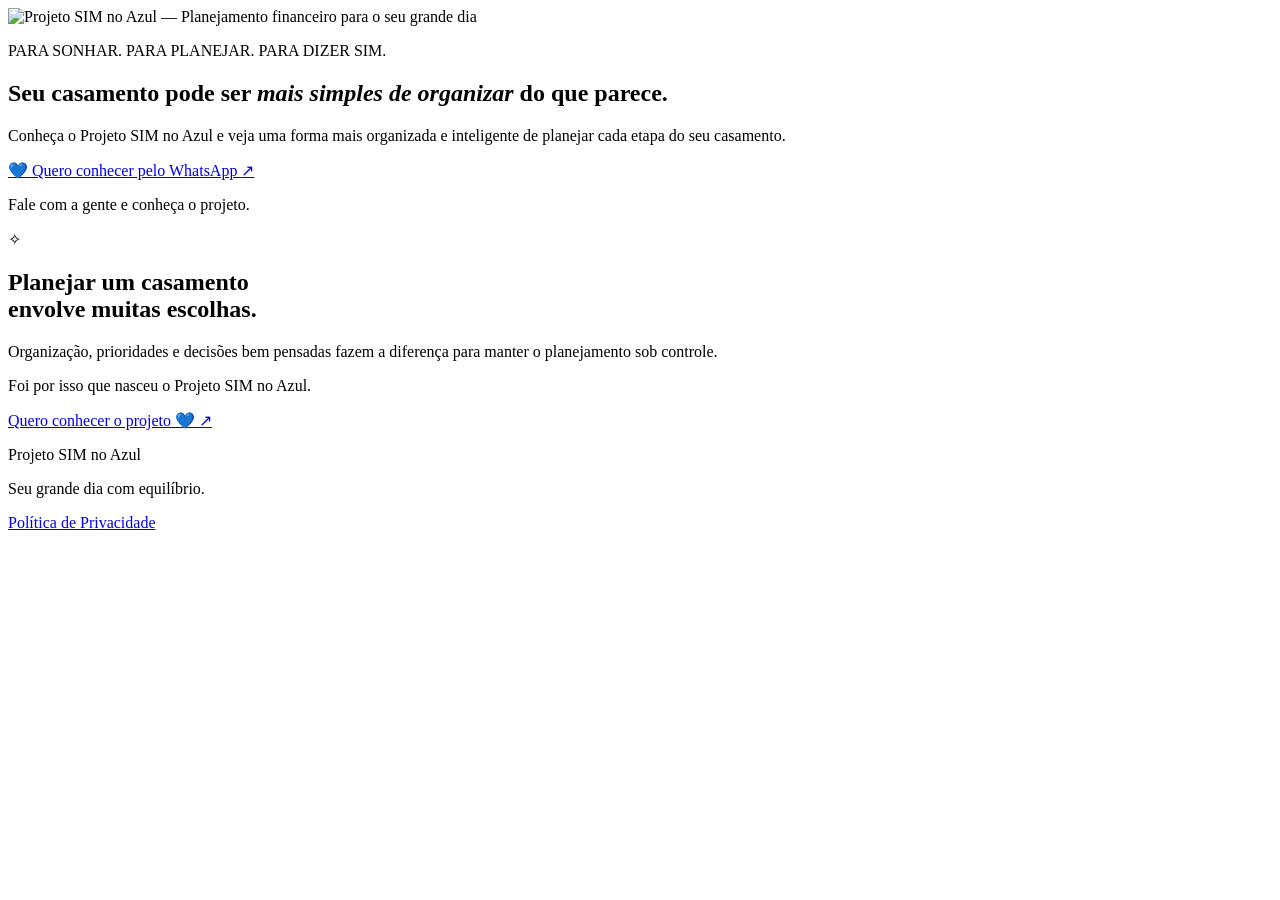
==== index.html @ 1b656867 "Criar landing page Projeto SIM no Azul" ====
<!doctype html>
<html lang="pt-BR">
<head>
  <meta charset="utf-8">
  <meta name="viewport" content="width=device-width, initial-scale=1">
  <title>Projeto SIM no Azul | Planejamento de Casamento</title>
  <meta name="description" content="Seu grande dia com equilíbrio. Conheça uma forma mais organizada e inteligente de planejar seu casamento. Converse com o Projeto SIM no Azul pelo WhatsApp.">
  <meta name="theme-color" content="#163d53">
  <meta property="og:type" content="website">
  <meta property="og:locale" content="pt_BR">
  <meta property="og:title" content="Projeto SIM no Azul | Planejamento de Casamento">
  <meta property="og:description" content="Seu casamento pode ser mais simples de organizar do que parece. Conheça o projeto pelo WhatsApp.">
  <meta property="og:image" content="assets/logo.png">
  <link rel="icon" type="image/png" href="assets/favicon.png">
  <link rel="stylesheet" href="styles.css">
  <!-- Meta Pixel Code -->
  <script>
  !function(f,b,e,v,n,t,s)
  {if(f.fbq)return;n=f.fbq=function(){n.callMethod?
  n.callMethod.apply(n,arguments):n.queue.push(arguments)};
  if(!f._fbq)f._fbq=n;n.push=n;n.loaded=!0;n.version='2.0';
  n.queue=[];t=b.createElement(e);t.async=!0;
  t.src=v;s=b.getElementsByTagName(e)[0];
  s.parentNode.insertBefore(t,s)}(window, document,'script',
  'https://connect.facebook.net/en_US/fbevents.js');
  fbq('init', '1123167570472661');
  fbq('track', 'PageView');
  </script>
  <!-- End Meta Pixel Code -->
  <script src="app.js" defer></script>
</head>
<body>
  <noscript><img height="1" width="1" style="display:none" alt="" src="https://www.facebook.com/tr?id=1123167570472661&amp;ev=PageView&amp;noscript=1"></noscript>
  <main>
    <section class="hero" aria-labelledby="headline">
      <img class="logo" src="assets/logo.webp" width="1254" height="1254" alt="Projeto SIM no Azul — Planejamento financeiro para o seu grande dia" fetchpriority="high">
      <p class="eyebrow">PARA SONHAR. PARA PLANEJAR. PARA DIZER SIM.</p>
      <h1 id="headline">Seu casamento pode ser <em>mais simples de organizar</em> do que parece.</h1>
      <p class="intro">Conheça o Projeto SIM no Azul e veja uma forma mais organizada e inteligente de planejar cada etapa do seu casamento.</p>
      <a class="cta" data-whatsapp href="https://wa.me/5531972368967?text=Oi!%20Quero%20conhecer%20o%20Projeto%20SIM%20no%20Azul%20%F0%9F%92%99" target="_blank" rel="noopener noreferrer">💙 Quero conhecer pelo WhatsApp <span aria-hidden="true">↗</span></a>
      <p class="microcopy">Fale com a gente e conheça o projeto.</p>
    </section>
    <section class="context" aria-labelledby="context-title">
      <span class="detail" aria-hidden="true">✧</span>
      <h2 id="context-title">Planejar um casamento<br>envolve muitas escolhas.</h2>
      <p>Organização, prioridades e decisões bem pensadas fazem a diferença para manter o planejamento sob controle.</p>
      <p class="closing">Foi por isso que nasceu o Projeto SIM no Azul.</p>
      <a class="cta secondary" data-whatsapp href="https://wa.me/5531972368967?text=Oi!%20Quero%20conhecer%20o%20Projeto%20SIM%20no%20Azul%20%F0%9F%92%99" target="_blank" rel="noopener noreferrer">Quero conhecer o projeto 💙 <span aria-hidden="true">↗</span></a>
    </section>
  </main>
  <footer><p>Projeto SIM no Azul</p><p class="slogan">Seu grande dia com equilíbrio.</p><a href="privacy.html">Política de Privacidade</a></footer>
</body>
</html>
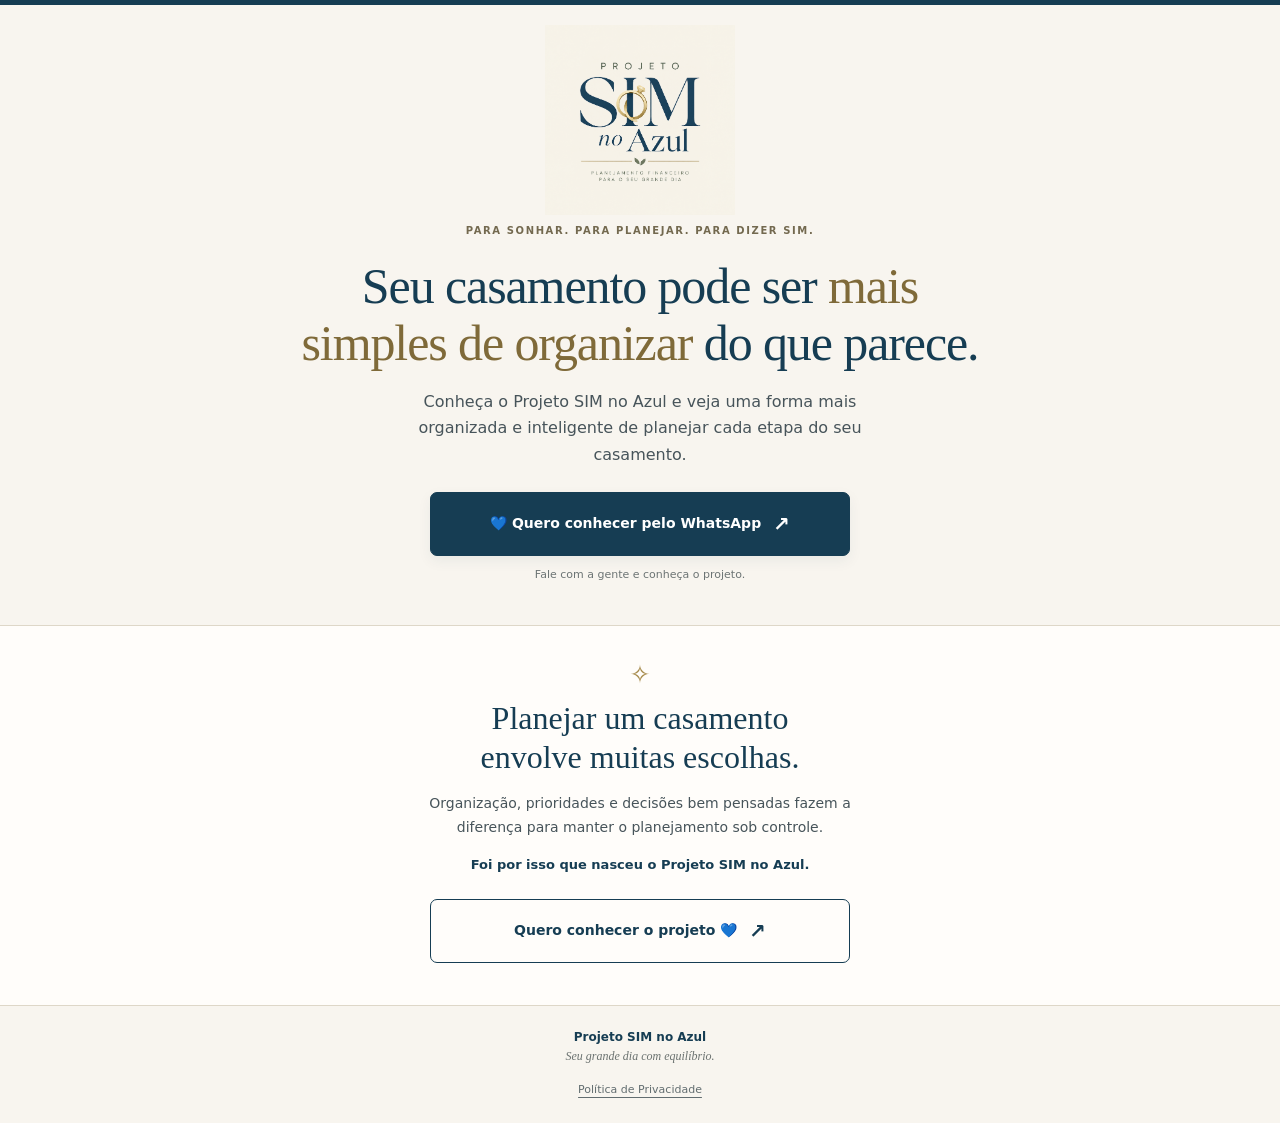
==== commit d3a839b6: "Adicionar Google Analytics 4 e identificação dos CTAs" ====
--- a/index.html
+++ b/index.html
@@ -13,6 +13,16 @@
   <meta property="og:image" content="assets/logo.png">
   <link rel="icon" type="image/png" href="assets/favicon.png">
   <link rel="stylesheet" href="styles.css">
+
+  <!-- Google tag (gtag.js) -->
+  <script async src="https://www.googletagmanager.com/gtag/js?id=G-NH7R067C47"></script>
+  <script>
+    window.dataLayer = window.dataLayer || [];
+    function gtag(){dataLayer.push(arguments);}
+    gtag('js', new Date());
+    gtag('config', 'G-NH7R067C47');
+  </script>
+
   <!-- Meta Pixel Code -->
   <script>
   !function(f,b,e,v,n,t,s)
@@ -37,7 +47,7 @@
       <p class="eyebrow">PARA SONHAR. PARA PLANEJAR. PARA DIZER SIM.</p>
       <h1 id="headline">Seu casamento pode ser <em>mais simples de organizar</em> do que parece.</h1>
       <p class="intro">Conheça o Projeto SIM no Azul e veja uma forma mais organizada e inteligente de planejar cada etapa do seu casamento.</p>
-      <a class="cta" data-whatsapp href="https://wa.me/5531972368967?text=Oi!%20Quero%20conhecer%20o%20Projeto%20SIM%20no%20Azul%20%F0%9F%92%99" target="_blank" rel="noopener noreferrer">💙 Quero conhecer pelo WhatsApp <span aria-hidden="true">↗</span></a>
+      <a class="cta" data-whatsapp data-cta-position="hero" href="https://wa.me/5531972368967?text=Oi!%20Quero%20conhecer%20o%20Projeto%20SIM%20no%20Azul%20%F0%9F%92%99" target="_blank" rel="noopener noreferrer">💙 Quero conhecer pelo WhatsApp <span aria-hidden="true">↗</span></a>
       <p class="microcopy">Fale com a gente e conheça o projeto.</p>
     </section>
     <section class="context" aria-labelledby="context-title">
@@ -45,7 +55,7 @@
       <h2 id="context-title">Planejar um casamento<br>envolve muitas escolhas.</h2>
       <p>Organização, prioridades e decisões bem pensadas fazem a diferença para manter o planejamento sob controle.</p>
       <p class="closing">Foi por isso que nasceu o Projeto SIM no Azul.</p>
-      <a class="cta secondary" data-whatsapp href="https://wa.me/5531972368967?text=Oi!%20Quero%20conhecer%20o%20Projeto%20SIM%20no%20Azul%20%F0%9F%92%99" target="_blank" rel="noopener noreferrer">Quero conhecer o projeto 💙 <span aria-hidden="true">↗</span></a>
+      <a class="cta secondary" data-whatsapp data-cta-position="context" href="https://wa.me/5531972368967?text=Oi!%20Quero%20conhecer%20o%20Projeto%20SIM%20no%20Azul%20%F0%9F%92%99" target="_blank" rel="noopener noreferrer">Quero conhecer o projeto 💙 <span aria-hidden="true">↗</span></a>
     </section>
   </main>
   <footer><p>Projeto SIM no Azul</p><p class="slogan">Seu grande dia com equilíbrio.</p><a href="privacy.html">Política de Privacidade</a></footer>
--- a/styles.css
+++ b/styles.css
@@ -0,0 +1 @@
+:root{--navy:#163d53;--cream:#f8f5ef;--gold:#a68a4a;--ink:#47545a;--line:#ded7c8}*{box-sizing:border-box}body{margin:0;color:var(--navy);background:var(--cream);font-family:system-ui,-apple-system,BlinkMacSystemFont,"Segoe UI",sans-serif;-webkit-font-smoothing:antialiased}body:before{content:"";display:block;height:5px;background:var(--navy)}main{width:100%}.hero{padding:12px 22px 34px;text-align:center;max-width:780px;margin:auto}.logo{display:block;width:170px;height:auto;margin:0 auto 10px;mix-blend-mode:multiply}.eyebrow{font-size:9px;letter-spacing:1.6px;font-weight:600;margin:0 0 18px;color:#73694f}h1,h2{font-family:Georgia,"Times New Roman",serif;font-weight:400;text-wrap:balance}h1{font-size:clamp(30px,5.1vw,50px);line-height:1.13;letter-spacing:-1.1px;margin:0 auto 18px;max-width:680px}h1 em{font-style:normal;color:#7f6a39}.intro{max-width:490px;margin:0 auto 24px;font-size:15px;line-height:1.65;color:var(--ink)}.cta{display:flex;align-items:center;justify-content:center;gap:12px;width:100%;max-width:420px;min-height:58px;margin:auto;padding:17px 16px;background:var(--navy);border:1px solid var(--navy);border-radius:7px;color:white;text-decoration:none;font-size:14px;font-weight:650;line-height:1.4;box-shadow:0 5px 14px #163d5310;transition:background .15s}.cta span{font-size:20px;flex-shrink:0}.cta:hover{background:#24546a}.cta:focus-visible,a:focus-visible{outline:3px solid var(--gold);outline-offset:5px}.microcopy{font-size:11px;color:#6c7474;margin:12px 0 0}.context{border-top:1px solid var(--line);padding:30px 24px 36px;text-align:center;background:#fffdfa}.detail{color:var(--gold);font-size:25px}h2{font-size:28px;line-height:1.2;margin:10px 0 16px}.context p{max-width:470px;margin:0 auto 14px;color:var(--ink);font-size:14px;line-height:1.7}.context .closing{font-size:13px;color:var(--navy);font-weight:600;margin-bottom:23px}.secondary{background:transparent;color:var(--navy);box-shadow:none}.secondary:hover{background:var(--cream)}footer{text-align:center;padding:24px 20px 27px;border-top:1px solid var(--line);font-size:12px}footer p{margin:0 0 5px;font-weight:600}footer .slogan{font-family:Georgia,serif;font-style:italic;font-weight:400;color:#6b7270}footer a{display:inline-block;color:#626d70;font-size:11px;margin-top:14px;text-underline-offset:4px}.privacy{max-width:720px;margin:0 auto;padding:38px 24px}.privacy h1{font-size:38px;margin:25px 0}.privacy h2{font-size:24px;margin-top:30px}.privacy p{line-height:1.75;color:var(--ink);font-size:15px}.privacy a{color:var(--navy)}@media(min-width:760px){.hero{padding-top:20px;padding-bottom:44px}.logo{width:190px}.eyebrow{font-size:10px;margin-bottom:22px}.intro{font-size:16px}.context{padding:34px 24px 42px}.context h2{font-size:32px}}@media(max-width:360px){.hero{padding-left:18px;padding-right:18px}.logo{width:145px}.eyebrow{font-size:8px;letter-spacing:1px}.cta{font-size:12px;gap:8px}h1{font-size:29px}}
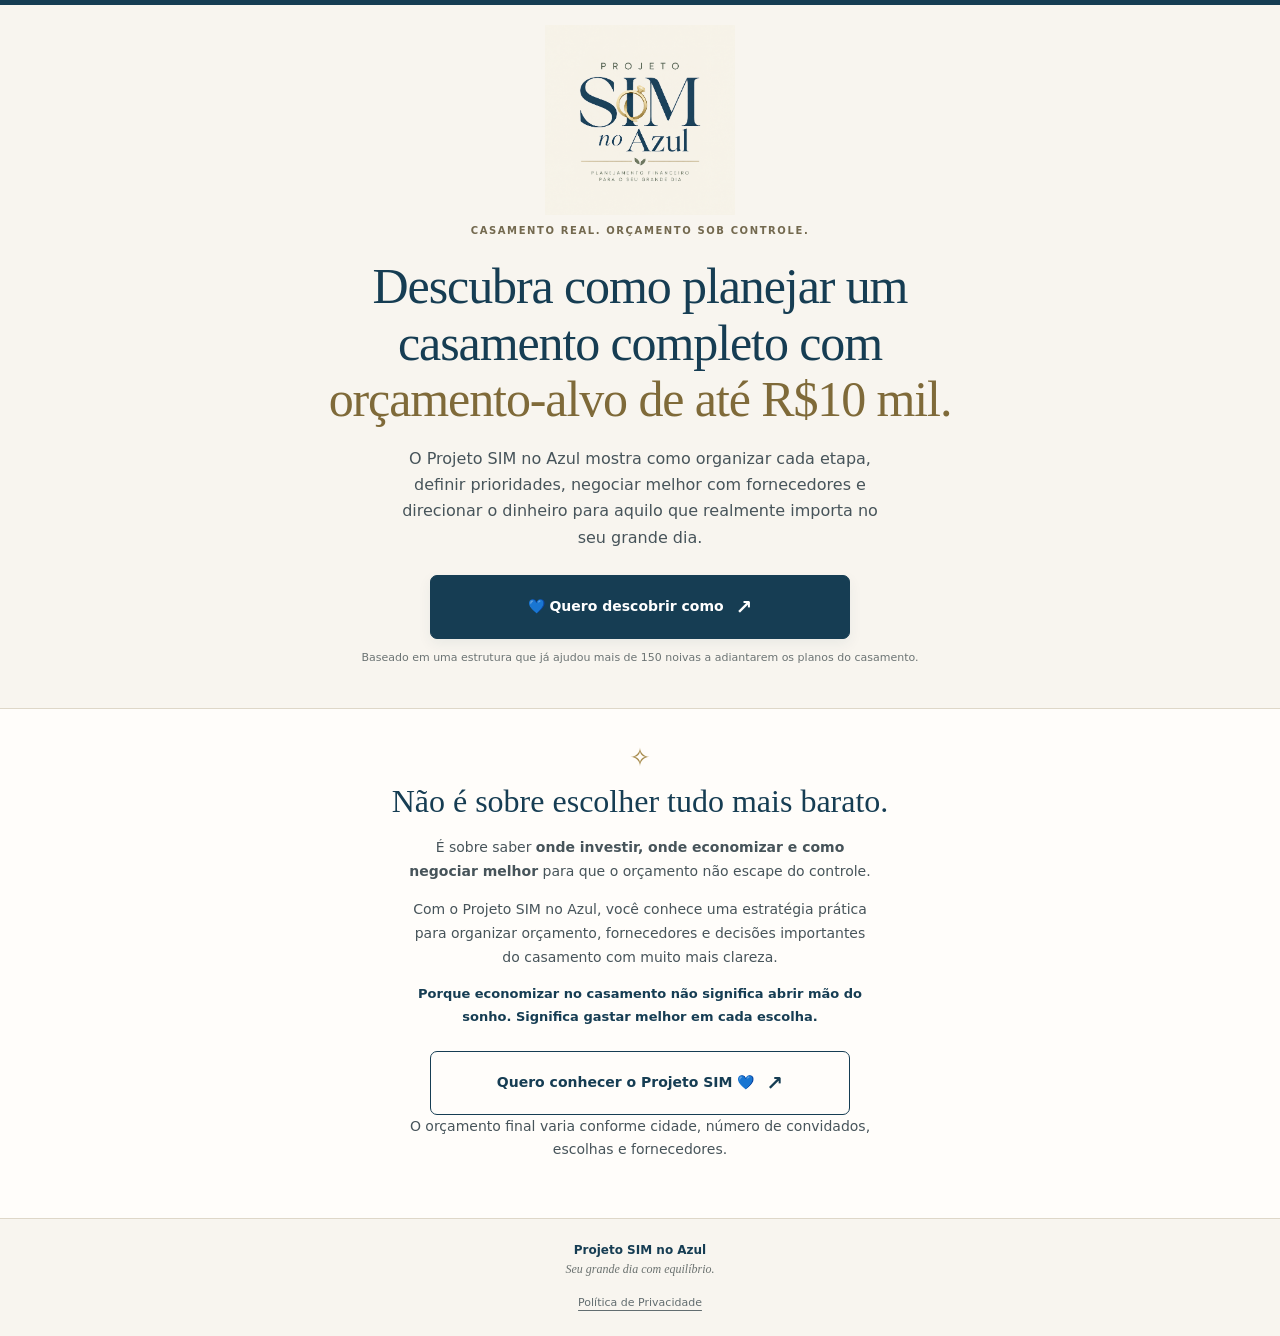
==== commit f533c905: "Fortalecer copy da landing page do Projeto SIM" ====
--- a/index.html
+++ b/index.html
@@ -3,13 +3,13 @@
 <head>
   <meta charset="utf-8">
   <meta name="viewport" content="width=device-width, initial-scale=1">
-  <title>Projeto SIM no Azul | Planejamento de Casamento</title>
-  <meta name="description" content="Seu grande dia com equilíbrio. Conheça uma forma mais organizada e inteligente de planejar seu casamento. Converse com o Projeto SIM no Azul pelo WhatsApp.">
+  <title>Projeto SIM no Azul | Casamento com orçamento sob controle</title>
+  <meta name="description" content="Descubra como planejar um casamento completo com orçamento-alvo de até R$10 mil, definindo prioridades, economizando melhor e negociando com fornecedores.">
   <meta name="theme-color" content="#163d53">
   <meta property="og:type" content="website">
   <meta property="og:locale" content="pt_BR">
-  <meta property="og:title" content="Projeto SIM no Azul | Planejamento de Casamento">
-  <meta property="og:description" content="Seu casamento pode ser mais simples de organizar do que parece. Conheça o projeto pelo WhatsApp.">
+  <meta property="og:title" content="Projeto SIM no Azul | Seu grande dia com equilíbrio">
+  <meta property="og:description" content="Descubra uma forma mais inteligente de planejar seu casamento e buscar manter o orçamento sob controle.">
   <meta property="og:image" content="assets/logo.png">
   <link rel="icon" type="image/png" href="assets/favicon.png">
   <link rel="stylesheet" href="styles.css">
@@ -44,18 +44,21 @@
   <main>
     <section class="hero" aria-labelledby="headline">
       <img class="logo" src="assets/logo.webp" width="1254" height="1254" alt="Projeto SIM no Azul — Planejamento financeiro para o seu grande dia" fetchpriority="high">
-      <p class="eyebrow">PARA SONHAR. PARA PLANEJAR. PARA DIZER SIM.</p>
-      <h1 id="headline">Seu casamento pode ser <em>mais simples de organizar</em> do que parece.</h1>
-      <p class="intro">Conheça o Projeto SIM no Azul e veja uma forma mais organizada e inteligente de planejar cada etapa do seu casamento.</p>
-      <a class="cta" data-whatsapp data-cta-position="hero" href="https://wa.me/5531972368967?text=Oi!%20Quero%20conhecer%20o%20Projeto%20SIM%20no%20Azul%20%F0%9F%92%99" target="_blank" rel="noopener noreferrer">💙 Quero conhecer pelo WhatsApp <span aria-hidden="true">↗</span></a>
-      <p class="microcopy">Fale com a gente e conheça o projeto.</p>
+      <p class="eyebrow">CASAMENTO REAL. ORÇAMENTO SOB CONTROLE.</p>
+      <h1 id="headline">Descubra como planejar um casamento completo com <em>orçamento-alvo de até R$10 mil.</em></h1>
+      <p class="intro">O Projeto SIM no Azul mostra como organizar cada etapa, definir prioridades, negociar melhor com fornecedores e direcionar o dinheiro para aquilo que realmente importa no seu grande dia.</p>
+      <a class="cta" data-whatsapp data-cta-position="hero" href="https://wa.me/5531972368967?text=Oi!%20Quero%20conhecer%20o%20Projeto%20SIM%20no%20Azul%20%F0%9F%92%99" target="_blank" rel="noopener noreferrer">💙 Quero descobrir como <span aria-hidden="true">↗</span></a>
+      <p class="microcopy">Baseado em uma estrutura que já ajudou mais de 150 noivas a adiantarem os planos do casamento.</p>
     </section>
+
     <section class="context" aria-labelledby="context-title">
       <span class="detail" aria-hidden="true">✧</span>
-      <h2 id="context-title">Planejar um casamento<br>envolve muitas escolhas.</h2>
-      <p>Organização, prioridades e decisões bem pensadas fazem a diferença para manter o planejamento sob controle.</p>
-      <p class="closing">Foi por isso que nasceu o Projeto SIM no Azul.</p>
-      <a class="cta secondary" data-whatsapp data-cta-position="context" href="https://wa.me/5531972368967?text=Oi!%20Quero%20conhecer%20o%20Projeto%20SIM%20no%20Azul%20%F0%9F%92%99" target="_blank" rel="noopener noreferrer">Quero conhecer o projeto 💙 <span aria-hidden="true">↗</span></a>
+      <h2 id="context-title">Não é sobre escolher tudo mais barato.</h2>
+      <p>É sobre saber <strong>onde investir, onde economizar e como negociar melhor</strong> para que o orçamento não escape do controle.</p>
+      <p>Com o Projeto SIM no Azul, você conhece uma estratégia prática para organizar orçamento, fornecedores e decisões importantes do casamento com muito mais clareza.</p>
+      <p class="closing">Porque economizar no casamento não significa abrir mão do sonho. Significa gastar melhor em cada escolha.</p>
+      <a class="cta secondary" data-whatsapp data-cta-position="context" href="https://wa.me/5531972368967?text=Oi!%20Quero%20conhecer%20o%20Projeto%20SIM%20no%20Azul%20%F0%9F%92%99" target="_blank" rel="noopener noreferrer">Quero conhecer o Projeto SIM 💙 <span aria-hidden="true">↗</span></a>
+      <p class="microcopy">O orçamento final varia conforme cidade, número de convidados, escolhas e fornecedores.</p>
     </section>
   </main>
   <footer><p>Projeto SIM no Azul</p><p class="slogan">Seu grande dia com equilíbrio.</p><a href="privacy.html">Política de Privacidade</a></footer>
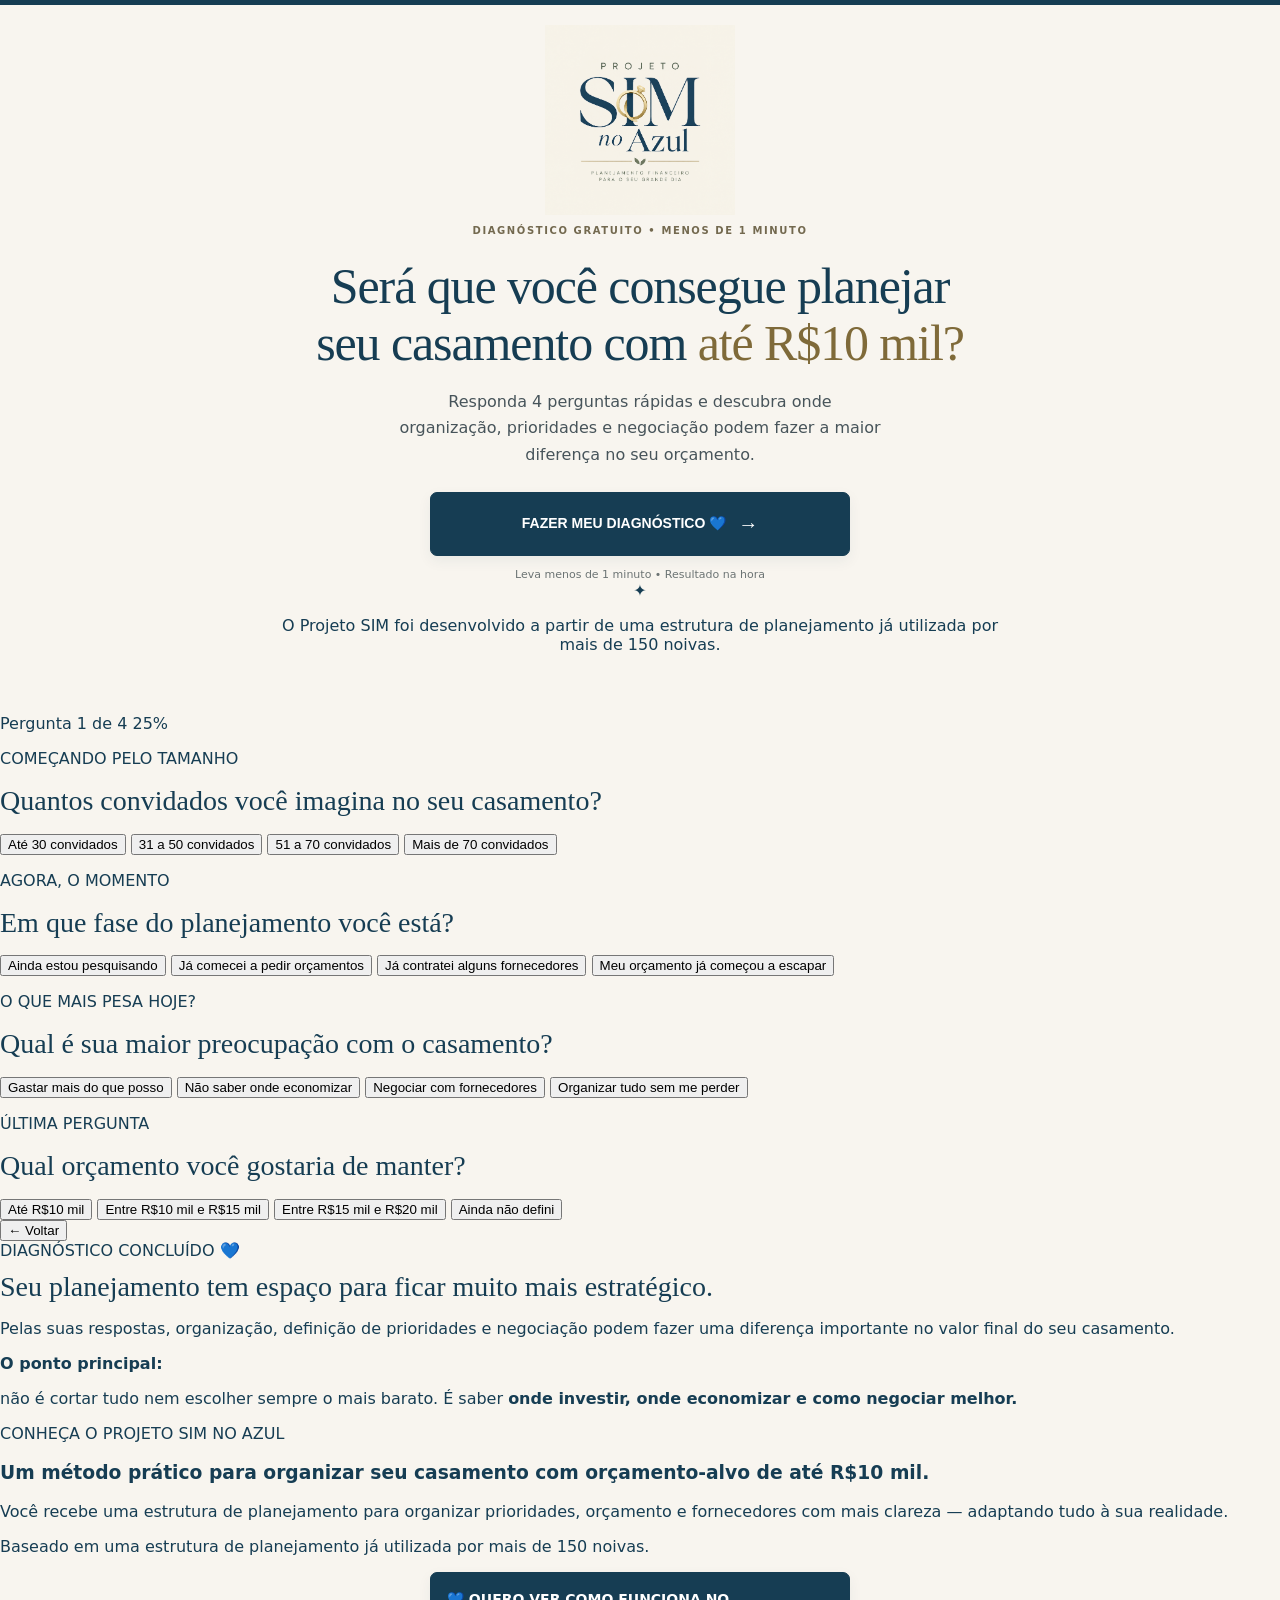
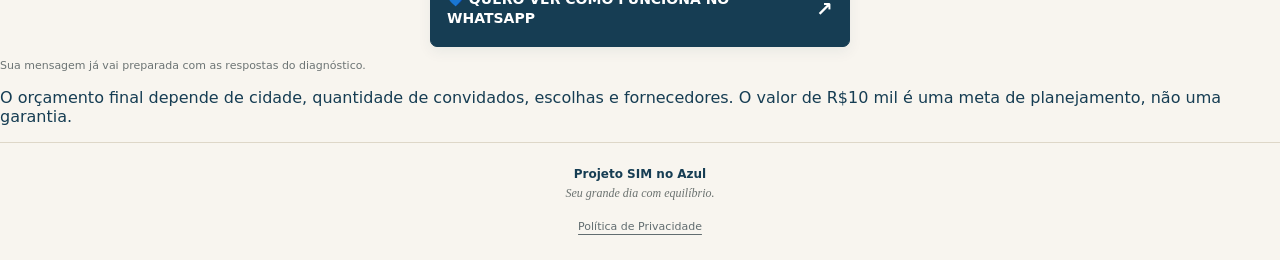
==== commit 59f4df1d: "Transformar landing em quiz de qualificação antes do WhatsApp" ====
--- a/index.html
+++ b/index.html
@@ -3,13 +3,13 @@
 <head>
   <meta charset="utf-8">
   <meta name="viewport" content="width=device-width, initial-scale=1">
-  <title>Projeto SIM no Azul | Casamento com orçamento sob controle</title>
-  <meta name="description" content="Descubra como planejar um casamento completo com orçamento-alvo de até R$10 mil, definindo prioridades, economizando melhor e negociando com fornecedores.">
+  <title>Projeto SIM no Azul | Diagnóstico do casamento</title>
+  <meta name="description" content="Faça um diagnóstico rápido e descubra como organizar seu casamento com mais estratégia, clareza e controle de orçamento.">
   <meta name="theme-color" content="#163d53">
   <meta property="og:type" content="website">
   <meta property="og:locale" content="pt_BR">
-  <meta property="og:title" content="Projeto SIM no Azul | Seu grande dia com equilíbrio">
-  <meta property="og:description" content="Descubra uma forma mais inteligente de planejar seu casamento e buscar manter o orçamento sob controle.">
+  <meta property="og:title" content="Projeto SIM no Azul | Seu casamento pode caber em um orçamento menor?">
+  <meta property="og:description" content="Responda 4 perguntas rápidas e veja onde organização, prioridades e negociação podem fazer diferença no seu casamento.">
   <meta property="og:image" content="assets/logo.png">
   <link rel="icon" type="image/png" href="assets/favicon.png">
   <link rel="stylesheet" href="styles.css">
@@ -37,30 +37,113 @@
   fbq('track', 'PageView');
   </script>
   <!-- End Meta Pixel Code -->
+
   <script src="app.js" defer></script>
 </head>
 <body>
   <noscript><img height="1" width="1" style="display:none" alt="" src="https://www.facebook.com/tr?id=1123167570472661&amp;ev=PageView&amp;noscript=1"></noscript>
+
   <main>
-    <section class="hero" aria-labelledby="headline">
+    <section class="hero" id="hero" aria-labelledby="headline">
       <img class="logo" src="assets/logo.webp" width="1254" height="1254" alt="Projeto SIM no Azul — Planejamento financeiro para o seu grande dia" fetchpriority="high">
-      <p class="eyebrow">CASAMENTO REAL. ORÇAMENTO SOB CONTROLE.</p>
-      <h1 id="headline">Descubra como planejar um casamento completo com <em>orçamento-alvo de até R$10 mil.</em></h1>
-      <p class="intro">O Projeto SIM no Azul mostra como organizar cada etapa, definir prioridades, negociar melhor com fornecedores e direcionar o dinheiro para aquilo que realmente importa no seu grande dia.</p>
-      <a class="cta" data-whatsapp data-cta-position="hero" href="https://wa.me/5531972368967?text=Oi!%20Quero%20conhecer%20o%20Projeto%20SIM%20no%20Azul%20%F0%9F%92%99" target="_blank" rel="noopener noreferrer">💙 Quero descobrir como <span aria-hidden="true">↗</span></a>
-      <p class="microcopy">Baseado em uma estrutura que já ajudou mais de 150 noivas a adiantarem os planos do casamento.</p>
+      <p class="eyebrow">DIAGNÓSTICO GRATUITO • MENOS DE 1 MINUTO</p>
+      <h1 id="headline">Será que você consegue planejar seu casamento com <em>até R$10 mil?</em></h1>
+      <p class="intro">Responda 4 perguntas rápidas e descubra onde organização, prioridades e negociação podem fazer a maior diferença no seu orçamento.</p>
+
+      <button class="cta quiz-start" id="startQuiz" type="button">FAZER MEU DIAGNÓSTICO 💙 <span aria-hidden="true">→</span></button>
+      <p class="microcopy">Leva menos de 1 minuto • Resultado na hora</p>
+
+      <div class="proof-note" aria-label="Informação sobre a metodologia">
+        <span class="proof-icon" aria-hidden="true">✦</span>
+        <p>O Projeto SIM foi desenvolvido a partir de uma estrutura de planejamento já utilizada por mais de 150 noivas.</p>
+      </div>
     </section>
 
-    <section class="context" aria-labelledby="context-title">
-      <span class="detail" aria-hidden="true">✧</span>
-      <h2 id="context-title">Não é sobre escolher tudo mais barato.</h2>
-      <p>É sobre saber <strong>onde investir, onde economizar e como negociar melhor</strong> para que o orçamento não escape do controle.</p>
-      <p>Com o Projeto SIM no Azul, você conhece uma estratégia prática para organizar orçamento, fornecedores e decisões importantes do casamento com muito mais clareza.</p>
-      <p class="closing">Porque economizar no casamento não significa abrir mão do sonho. Significa gastar melhor em cada escolha.</p>
-      <a class="cta secondary" data-whatsapp data-cta-position="context" href="https://wa.me/5531972368967?text=Oi!%20Quero%20conhecer%20o%20Projeto%20SIM%20no%20Azul%20%F0%9F%92%99" target="_blank" rel="noopener noreferrer">Quero conhecer o Projeto SIM 💙 <span aria-hidden="true">↗</span></a>
-      <p class="microcopy">O orçamento final varia conforme cidade, número de convidados, escolhas e fornecedores.</p>
+    <section class="quiz-wrap hidden" id="quizSection" aria-live="polite">
+      <div class="quiz-card">
+        <div class="quiz-topline">
+          <span id="progressLabel">Pergunta 1 de 4</span>
+          <span id="progressPercent">25%</span>
+        </div>
+        <div class="progress-track" aria-hidden="true"><div class="progress-bar" id="progressBar"></div></div>
+
+        <div class="quiz-step" data-step="1">
+          <p class="step-kicker">COMEÇANDO PELO TAMANHO</p>
+          <h2>Quantos convidados você imagina no seu casamento?</h2>
+          <div class="answers">
+            <button class="answer" type="button" data-question="convidados" data-value="ate_30" data-label="até 30 convidados">Até 30 convidados</button>
+            <button class="answer" type="button" data-question="convidados" data-value="31_50" data-label="31 a 50 convidados">31 a 50 convidados</button>
+            <button class="answer" type="button" data-question="convidados" data-value="51_70" data-label="51 a 70 convidados">51 a 70 convidados</button>
+            <button class="answer" type="button" data-question="convidados" data-value="mais_70" data-label="mais de 70 convidados">Mais de 70 convidados</button>
+          </div>
+        </div>
+
+        <div class="quiz-step hidden" data-step="2">
+          <p class="step-kicker">AGORA, O MOMENTO</p>
+          <h2>Em que fase do planejamento você está?</h2>
+          <div class="answers">
+            <button class="answer" type="button" data-question="fase" data-value="pesquisando" data-label="ainda estou pesquisando">Ainda estou pesquisando</button>
+            <button class="answer" type="button" data-question="fase" data-value="orcamentos" data-label="já comecei a pedir orçamentos">Já comecei a pedir orçamentos</button>
+            <button class="answer" type="button" data-question="fase" data-value="contratei" data-label="já contratei alguns fornecedores">Já contratei alguns fornecedores</button>
+            <button class="answer" type="button" data-question="fase" data-value="escapando" data-label="meu orçamento já começou a escapar">Meu orçamento já começou a escapar</button>
+          </div>
+        </div>
+
+        <div class="quiz-step hidden" data-step="3">
+          <p class="step-kicker">O QUE MAIS PESA HOJE?</p>
+          <h2>Qual é sua maior preocupação com o casamento?</h2>
+          <div class="answers">
+            <button class="answer" type="button" data-question="preocupacao" data-value="gastar_demais" data-label="gastar mais do que posso">Gastar mais do que posso</button>
+            <button class="answer" type="button" data-question="preocupacao" data-value="onde_economizar" data-label="não saber onde economizar">Não saber onde economizar</button>
+            <button class="answer" type="button" data-question="preocupacao" data-value="fornecedores" data-label="negociar com fornecedores">Negociar com fornecedores</button>
+            <button class="answer" type="button" data-question="preocupacao" data-value="organizacao" data-label="organizar tudo sem me perder">Organizar tudo sem me perder</button>
+          </div>
+        </div>
+
+        <div class="quiz-step hidden" data-step="4">
+          <p class="step-kicker">ÚLTIMA PERGUNTA</p>
+          <h2>Qual orçamento você gostaria de manter?</h2>
+          <div class="answers">
+            <button class="answer" type="button" data-question="orcamento" data-value="ate_10" data-label="até R$10 mil">Até R$10 mil</button>
+            <button class="answer" type="button" data-question="orcamento" data-value="10_15" data-label="entre R$10 mil e R$15 mil">Entre R$10 mil e R$15 mil</button>
+            <button class="answer" type="button" data-question="orcamento" data-value="15_20" data-label="entre R$15 mil e R$20 mil">Entre R$15 mil e R$20 mil</button>
+            <button class="answer" type="button" data-question="orcamento" data-value="indefinido" data-label="ainda não defini meu orçamento">Ainda não defini</button>
+          </div>
+        </div>
+
+        <button class="back-btn hidden" id="backQuestion" type="button">← Voltar</button>
+      </div>
+    </section>
+
+    <section class="result hidden" id="resultSection" aria-live="polite">
+      <div class="result-card">
+        <span class="result-badge">DIAGNÓSTICO CONCLUÍDO 💙</span>
+        <h2 id="resultTitle">Seu planejamento tem espaço para ficar muito mais estratégico.</h2>
+        <p id="resultText">Pelas suas respostas, organização, definição de prioridades e negociação podem fazer uma diferença importante no valor final do seu casamento.</p>
+
+        <div class="result-highlight">
+          <strong>O ponto principal:</strong>
+          <p>não é cortar tudo nem escolher sempre o mais barato. É saber <strong>onde investir, onde economizar e como negociar melhor.</strong></p>
+        </div>
+
+        <div class="offer-box">
+          <p class="offer-kicker">CONHEÇA O PROJETO SIM NO AZUL</p>
+          <h3>Um método prático para organizar seu casamento com orçamento-alvo de até R$10 mil.</h3>
+          <p>Você recebe uma estrutura de planejamento para organizar prioridades, orçamento e fornecedores com mais clareza — adaptando tudo à sua realidade.</p>
+          <p class="offer-proof">Baseado em uma estrutura de planejamento já utilizada por mais de 150 noivas.</p>
+        </div>
+
+        <a class="cta result-cta" id="resultWhatsapp" data-whatsapp data-cta-position="quiz_result" href="#" target="_blank" rel="noopener noreferrer">💙 QUERO VER COMO FUNCIONA NO WHATSAPP <span aria-hidden="true">↗</span></a>
+        <p class="microcopy">Sua mensagem já vai preparada com as respostas do diagnóstico.</p>
+        <p class="fineprint">O orçamento final depende de cidade, quantidade de convidados, escolhas e fornecedores. O valor de R$10 mil é uma meta de planejamento, não uma garantia.</p>
+      </div>
     </section>
   </main>
-  <footer><p>Projeto SIM no Azul</p><p class="slogan">Seu grande dia com equilíbrio.</p><a href="privacy.html">Política de Privacidade</a></footer>
+
+  <footer>
+    <p>Projeto SIM no Azul</p>
+    <p class="slogan">Seu grande dia com equilíbrio.</p>
+    <a href="privacy.html">Política de Privacidade</a>
+  </footer>
 </body>
 </html>
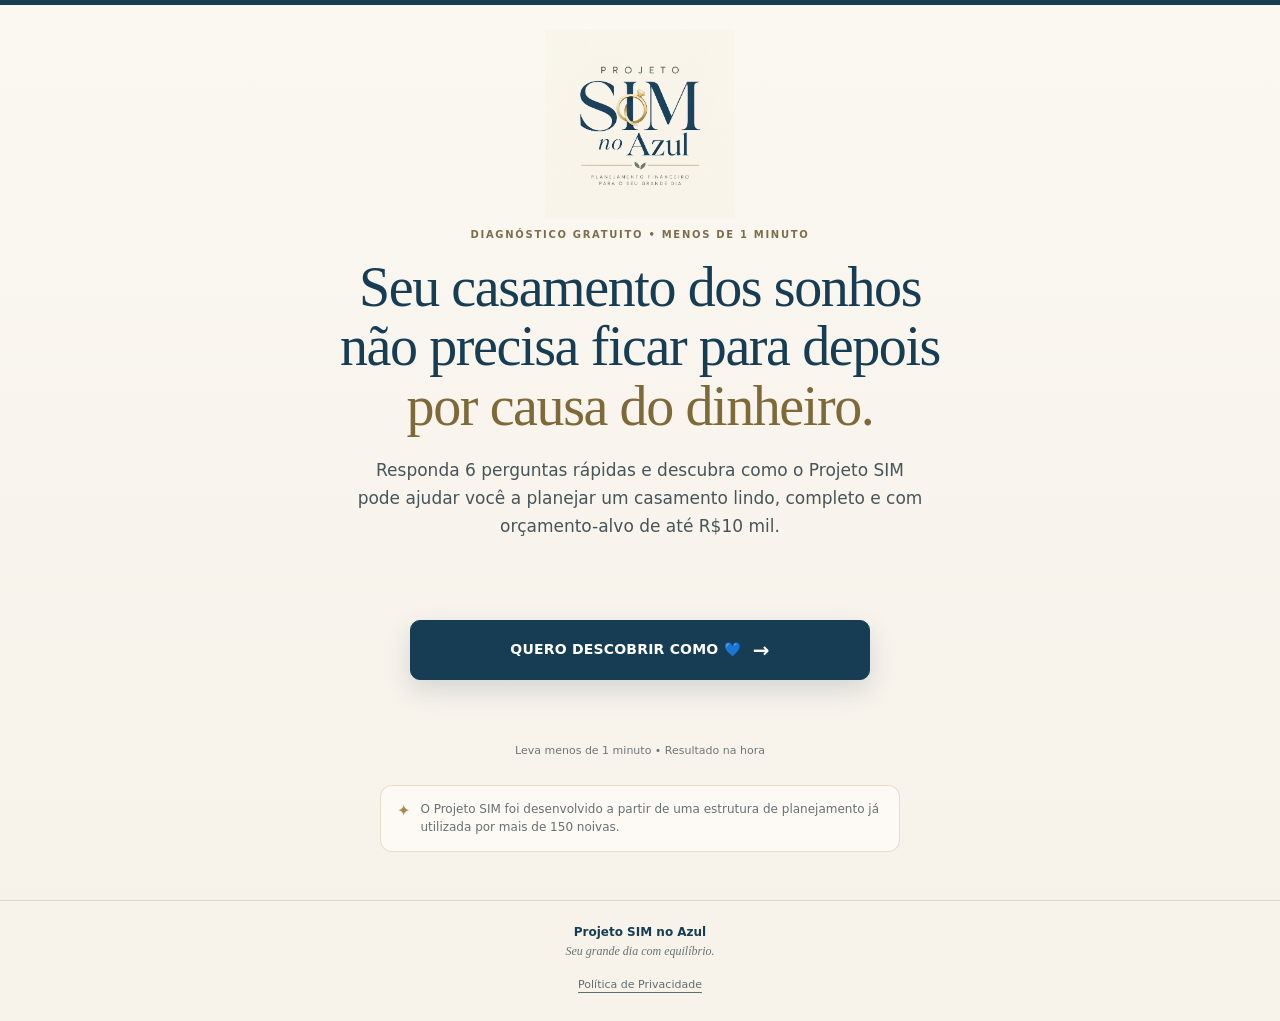
==== commit 409e4bdb: "Tornar quiz mais emocional e persuasivo" ====
--- a/index.html
+++ b/index.html
@@ -8,8 +8,8 @@
   <meta name="theme-color" content="#163d53">
   <meta property="og:type" content="website">
   <meta property="og:locale" content="pt_BR">
-  <meta property="og:title" content="Projeto SIM no Azul | Seu casamento pode caber em um orçamento menor?">
-  <meta property="og:description" content="Responda 4 perguntas rápidas e veja onde organização, prioridades e negociação podem fazer diferença no seu casamento.">
+  <meta property="og:title" content="Projeto SIM no Azul | Seu casamento dos sonhos pode estar mais perto">
+  <meta property="og:description" content="Responda 6 perguntas rápidas e descubra como organizar seu casamento com mais estratégia e um orçamento-alvo de até R$10 mil.">
   <meta property="og:image" content="assets/logo.png">
   <link rel="icon" type="image/png" href="assets/favicon.png">
   <link rel="stylesheet" href="styles.css">
@@ -47,10 +47,10 @@
     <section class="hero" id="hero" aria-labelledby="headline">
       <img class="logo" src="assets/logo.webp" width="1254" height="1254" alt="Projeto SIM no Azul — Planejamento financeiro para o seu grande dia" fetchpriority="high">
       <p class="eyebrow">DIAGNÓSTICO GRATUITO • MENOS DE 1 MINUTO</p>
-      <h1 id="headline">Será que você consegue planejar seu casamento com <em>até R$10 mil?</em></h1>
-      <p class="intro">Responda 4 perguntas rápidas e descubra onde organização, prioridades e negociação podem fazer a maior diferença no seu orçamento.</p>
+      <h1 id="headline">Seu casamento dos sonhos não precisa ficar para depois <em>por causa do dinheiro.</em></h1>
+      <p class="intro">Responda 6 perguntas rápidas e descubra como o Projeto SIM pode ajudar você a planejar um casamento lindo, completo e com orçamento-alvo de até R$10 mil.</p>
 
-      <button class="cta quiz-start" id="startQuiz" type="button">FAZER MEU DIAGNÓSTICO 💙 <span aria-hidden="true">→</span></button>
+      <button class="cta quiz-start" id="startQuiz" type="button">QUERO DESCOBRIR COMO 💙 <span aria-hidden="true">→</span></button>
       <p class="microcopy">Leva menos de 1 minuto • Resultado na hora</p>
 
       <div class="proof-note" aria-label="Informação sobre a metodologia">
@@ -62,13 +62,35 @@
     <section class="quiz-wrap hidden" id="quizSection" aria-live="polite">
       <div class="quiz-card">
         <div class="quiz-topline">
-          <span id="progressLabel">Pergunta 1 de 4</span>
-          <span id="progressPercent">25%</span>
+          <span id="progressLabel">Pergunta 1 de 6</span>
+          <span id="progressPercent">17%</span>
         </div>
         <div class="progress-track" aria-hidden="true"><div class="progress-bar" id="progressBar"></div></div>
 
         <div class="quiz-step" data-step="1">
-          <p class="step-kicker">COMEÇANDO PELO TAMANHO</p>
+          <p class="step-kicker">VAMOS FALAR DO SEU SONHO</p>
+          <h2>O seu maior sonho é fazer um casamento lindo, mas você sente que está adiando isso por causa do dinheiro?</h2>
+          <div class="answers">
+            <button class="answer" type="button" data-question="sonho" data-value="adiando_dinheiro" data-label="sim, estou adiando por causa do dinheiro">Sim. É exatamente isso 💙</button>
+            <button class="answer" type="button" data-question="sonho" data-value="valores_assustam" data-label="quero muito casar, mas os valores me assustam">Quero muito casar, mas os valores me assustam</button>
+            <button class="answer" type="button" data-question="sonho" data-value="medo_orcamento" data-label="já comecei, mas tenho medo de o orçamento sair do controle">Já comecei, mas tenho medo de o orçamento sair do controle</button>
+            <button class="answer" type="button" data-question="sonho" data-value="dinheiro_nao_principal" data-label="dinheiro não é o principal motivo">Dinheiro não é o principal motivo</button>
+          </div>
+        </div>
+
+        <div class="quiz-step hidden" data-step="2">
+          <p class="step-kicker">OS SEGREDOS ESTÃO NAS ESCOLHAS</p>
+          <h2>Você tem interesse em descobrir estratégias que podem ajudar a realizar o casamento que você sonhou com um orçamento-alvo de até R$10 mil?</h2>
+          <div class="answers">
+            <button class="answer" type="button" data-question="interesse" data-value="quero_agora" data-label="sim, quero descobrir agora">Sim, quero descobrir agora</button>
+            <button class="answer" type="button" data-question="interesse" data-value="economizar_sem_abrir_mao" data-label="quero economizar sem abrir mão do que importa">Quero economizar sem abrir mão do que importa</button>
+            <button class="answer" type="button" data-question="interesse" data-value="curiosa" data-label="tenho interesse, mas ainda tenho algumas dúvidas">Tenho interesse, mas ainda tenho algumas dúvidas</button>
+            <button class="answer" type="button" data-question="interesse" data-value="nao_foco" data-label="economizar não é meu foco principal agora">Economizar não é meu foco principal agora</button>
+          </div>
+        </div>
+
+        <div class="quiz-step hidden" data-step="3">
+          <p class="step-kicker">AGORA, O TAMANHO</p>
           <h2>Quantos convidados você imagina no seu casamento?</h2>
           <div class="answers">
             <button class="answer" type="button" data-question="convidados" data-value="ate_30" data-label="até 30 convidados">Até 30 convidados</button>
@@ -78,8 +100,8 @@
           </div>
         </div>
 
-        <div class="quiz-step hidden" data-step="2">
-          <p class="step-kicker">AGORA, O MOMENTO</p>
+        <div class="quiz-step hidden" data-step="4">
+          <p class="step-kicker">EM QUE MOMENTO VOCÊ ESTÁ?</p>
           <h2>Em que fase do planejamento você está?</h2>
           <div class="answers">
             <button class="answer" type="button" data-question="fase" data-value="pesquisando" data-label="ainda estou pesquisando">Ainda estou pesquisando</button>
@@ -89,7 +111,7 @@
           </div>
         </div>
 
-        <div class="quiz-step hidden" data-step="3">
+        <div class="quiz-step hidden" data-step="5">
           <p class="step-kicker">O QUE MAIS PESA HOJE?</p>
           <h2>Qual é sua maior preocupação com o casamento?</h2>
           <div class="answers">
@@ -100,7 +122,7 @@
           </div>
         </div>
 
-        <div class="quiz-step hidden" data-step="4">
+        <div class="quiz-step hidden" data-step="6">
           <p class="step-kicker">ÚLTIMA PERGUNTA</p>
           <h2>Qual orçamento você gostaria de manter?</h2>
           <div class="answers">
@@ -117,24 +139,24 @@
 
     <section class="result hidden" id="resultSection" aria-live="polite">
       <div class="result-card">
-        <span class="result-badge">DIAGNÓSTICO CONCLUÍDO 💙</span>
-        <h2 id="resultTitle">Seu planejamento tem espaço para ficar muito mais estratégico.</h2>
+        <span class="result-badge">SEU DIAGNÓSTICO ESTÁ PRONTO 💙</span>
+        <h2 id="resultTitle">Seu casamento pode estar mais perto do que você imagina.</h2>
         <p id="resultText">Pelas suas respostas, organização, definição de prioridades e negociação podem fazer uma diferença importante no valor final do seu casamento.</p>
 
         <div class="result-highlight">
-          <strong>O ponto principal:</strong>
-          <p>não é cortar tudo nem escolher sempre o mais barato. É saber <strong>onde investir, onde economizar e como negociar melhor.</strong></p>
+          <strong>Seu casamento não precisa continuar só no papel.</strong>
+          <p>Você não precisa simplesmente cortar tudo ou escolher sempre o mais barato. O caminho é saber <strong>onde investir, onde economizar e como negociar melhor</strong> sem perder de vista aquilo que faz o casamento ser realmente de vocês.</p>
         </div>
 
         <div class="offer-box">
-          <p class="offer-kicker">CONHEÇA O PROJETO SIM NO AZUL</p>
-          <h3>Um método prático para organizar seu casamento com orçamento-alvo de até R$10 mil.</h3>
-          <p>Você recebe uma estrutura de planejamento para organizar prioridades, orçamento e fornecedores com mais clareza — adaptando tudo à sua realidade.</p>
+          <p class="offer-kicker">VOCÊ ESTÁ A UM PASSO</p>
+          <h3>Receba agora no WhatsApp tudo o que você precisa para começar a planejar o casamento que você sempre imaginou.</h3>
+          <p>Conheça o Projeto SIM no Azul e veja uma estrutura prática para organizar prioridades, orçamento e fornecedores com mais clareza — buscando um orçamento-alvo de até R$10 mil e adaptando cada decisão à sua realidade.</p>
           <p class="offer-proof">Baseado em uma estrutura de planejamento já utilizada por mais de 150 noivas.</p>
         </div>
 
-        <a class="cta result-cta" id="resultWhatsapp" data-whatsapp data-cta-position="quiz_result" href="#" target="_blank" rel="noopener noreferrer">💙 QUERO VER COMO FUNCIONA NO WHATSAPP <span aria-hidden="true">↗</span></a>
-        <p class="microcopy">Sua mensagem já vai preparada com as respostas do diagnóstico.</p>
+        <a class="cta result-cta" id="resultWhatsapp" data-whatsapp data-cta-position="quiz_result" href="#" target="_blank" rel="noopener noreferrer">💙 RECEBER AGORA NO WHATSAPP <span aria-hidden="true">↗</span></a>
+        <p class="microcopy result-microcopy"><strong>Nossos agentes respondem rapidamente.</strong> Você recebe a explicação direto no WhatsApp e fica à vontade para conhecer o projeto.</p>
         <p class="fineprint">O orçamento final depende de cidade, quantidade de convidados, escolhas e fornecedores. O valor de R$10 mil é uma meta de planejamento, não uma garantia.</p>
       </div>
     </section>
--- a/styles.css
+++ b/styles.css
@@ -1 +1 @@
-:root{--navy:#163d53;--cream:#f8f5ef;--gold:#a68a4a;--ink:#47545a;--line:#ded7c8}*{box-sizing:border-box}body{margin:0;color:var(--navy);background:var(--cream);font-family:system-ui,-apple-system,BlinkMacSystemFont,"Segoe UI",sans-serif;-webkit-font-smoothing:antialiased}body:before{content:"";display:block;height:5px;background:var(--navy)}main{width:100%}.hero{padding:12px 22px 34px;text-align:center;max-width:780px;margin:auto}.logo{display:block;width:170px;height:auto;margin:0 auto 10px;mix-blend-mode:multiply}.eyebrow{font-size:9px;letter-spacing:1.6px;font-weight:600;margin:0 0 18px;color:#73694f}h1,h2{font-family:Georgia,"Times New Roman",serif;font-weight:400;text-wrap:balance}h1{font-size:clamp(30px,5.1vw,50px);line-height:1.13;letter-spacing:-1.1px;margin:0 auto 18px;max-width:680px}h1 em{font-style:normal;color:#7f6a39}.intro{max-width:490px;margin:0 auto 24px;font-size:15px;line-height:1.65;color:var(--ink)}.cta{display:flex;align-items:center;justify-content:center;gap:12px;width:100%;max-width:420px;min-height:58px;margin:auto;padding:17px 16px;background:var(--navy);border:1px solid var(--navy);border-radius:7px;color:white;text-decoration:none;font-size:14px;font-weight:650;line-height:1.4;box-shadow:0 5px 14px #163d5310;transition:background .15s}.cta span{font-size:20px;flex-shrink:0}.cta:hover{background:#24546a}.cta:focus-visible,a:focus-visible{outline:3px solid var(--gold);outline-offset:5px}.microcopy{font-size:11px;color:#6c7474;margin:12px 0 0}.context{border-top:1px solid var(--line);padding:30px 24px 36px;text-align:center;background:#fffdfa}.detail{color:var(--gold);font-size:25px}h2{font-size:28px;line-height:1.2;margin:10px 0 16px}.context p{max-width:470px;margin:0 auto 14px;color:var(--ink);font-size:14px;line-height:1.7}.context .closing{font-size:13px;color:var(--navy);font-weight:600;margin-bottom:23px}.secondary{background:transparent;color:var(--navy);box-shadow:none}.secondary:hover{background:var(--cream)}footer{text-align:center;padding:24px 20px 27px;border-top:1px solid var(--line);font-size:12px}footer p{margin:0 0 5px;font-weight:600}footer .slogan{font-family:Georgia,serif;font-style:italic;font-weight:400;color:#6b7270}footer a{display:inline-block;color:#626d70;font-size:11px;margin-top:14px;text-underline-offset:4px}.privacy{max-width:720px;margin:0 auto;padding:38px 24px}.privacy h1{font-size:38px;margin:25px 0}.privacy h2{font-size:24px;margin-top:30px}.privacy p{line-height:1.75;color:var(--ink);font-size:15px}.privacy a{color:var(--navy)}@media(min-width:760px){.hero{padding-top:20px;padding-bottom:44px}.logo{width:190px}.eyebrow{font-size:10px;margin-bottom:22px}.intro{font-size:16px}.context{padding:34px 24px 42px}.context h2{font-size:32px}}@media(max-width:360px){.hero{padding-left:18px;padding-right:18px}.logo{width:145px}.eyebrow{font-size:8px;letter-spacing:1px}.cta{font-size:12px;gap:8px}h1{font-size:29px}}
+:root{--navy:#163d53;--navy-2:#224f65;--cream:#f8f5ef;--paper:#fffdfa;--gold:#a68a4a;--gold-soft:#d8c99e;--ink:#47545a;--muted:#6d777a;--line:#ded7c8;--shadow:0 18px 50px rgba(22,61,83,.10)}*{box-sizing:border-box}html{scroll-behavior:smooth}body{margin:0;color:var(--navy);background:linear-gradient(180deg,#fbf8f2 0%,#f6f1e8 100%);font-family:system-ui,-apple-system,BlinkMacSystemFont,"Segoe UI",sans-serif;-webkit-font-smoothing:antialiased}body:before{content:"";display:block;height:5px;background:var(--navy)}button,a{font:inherit}.hidden{display:none!important}main{width:100%}.hero{min-height:calc(100svh - 5px);padding:16px 22px 42px;text-align:center;max-width:820px;margin:auto;display:flex;flex-direction:column;align-items:center;justify-content:center}.logo{display:block;width:168px;height:auto;margin:0 auto 10px;mix-blend-mode:multiply}.eyebrow,.step-kicker,.offer-kicker{font-size:10px;letter-spacing:1.7px;font-weight:750;margin:0 0 18px;color:#7c6f4d}.hero h1,.quiz-card h2,.result-card h2,.offer-box h3,.privacy h1,.privacy h2{font-family:Georgia,"Times New Roman",serif;font-weight:400;text-wrap:balance}.hero h1{font-size:clamp(34px,6.1vw,56px);line-height:1.06;letter-spacing:-1.4px;margin:0 auto 20px;max-width:760px}.hero h1 em{font-style:normal;color:#7e6938}.intro{max-width:570px;margin:0 auto 26px;font-size:16px;line-height:1.65;color:var(--ink)}.cta{display:flex;align-items:center;justify-content:center;gap:12px;width:100%;max-width:460px;min-height:60px;margin:auto;padding:18px 18px;background:var(--navy);border:1px solid var(--navy);border-radius:10px;color:#fff;text-decoration:none;font-size:14px;font-weight:800;line-height:1.35;letter-spacing:.2px;box-shadow:0 10px 26px rgba(22,61,83,.16);cursor:pointer;transition:transform .16s ease,background .16s ease,box-shadow .16s ease}.cta:hover{background:var(--navy-2);transform:translateY(-1px);box-shadow:0 13px 30px rgba(22,61,83,.20)}.cta:active{transform:translateY(0)}.cta:focus-visible,.answer:focus-visible,.back-btn:focus-visible,a:focus-visible{outline:3px solid var(--gold);outline-offset:4px}.cta span{font-size:20px;line-height:1}.microcopy{font-size:11px;color:#6d777a;margin:11px 0 0}.proof-note{display:flex;align-items:flex-start;gap:10px;max-width:520px;margin:28px auto 0;padding:14px 16px;border:1px solid rgba(166,138,74,.25);border-radius:12px;background:rgba(255,253,250,.72);text-align:left}.proof-note p{margin:0;color:#667174;font-size:12px;line-height:1.55}.proof-icon{color:var(--gold);margin-top:1px}.quiz-wrap{min-height:calc(100svh - 5px);padding:30px 18px 44px;display:flex;align-items:center;justify-content:center}.quiz-card{width:100%;max-width:650px;background:rgba(255,253,250,.96);border:1px solid var(--line);border-radius:22px;padding:24px;box-shadow:var(--shadow)}.quiz-topline{display:flex;align-items:center;justify-content:space-between;gap:20px;font-size:12px;font-weight:700;color:#687476;margin-bottom:10px}.progress-track{height:7px;border-radius:99px;background:#e9e3d7;overflow:hidden;margin-bottom:32px}.progress-bar{height:100%;width:25%;border-radius:99px;background:linear-gradient(90deg,var(--gold),#c4a75f);transition:width .25s ease}.quiz-step{animation:fadeUp .24s ease}.step-kicker{margin-bottom:11px}.quiz-card h2{font-size:clamp(29px,5vw,39px);line-height:1.15;margin:0 0 24px;letter-spacing:-.5px}.answers{display:grid;gap:11px}.answer{width:100%;border:1px solid #d9d3c7;background:#fff;border-radius:12px;padding:16px 17px;color:var(--navy);font-size:14px;font-weight:700;text-align:left;cursor:pointer;transition:border-color .15s ease,background .15s ease,transform .15s ease,box-shadow .15s ease}.answer:hover{border-color:#ad9b6a;background:#fcfaf5;transform:translateY(-1px);box-shadow:0 7px 18px rgba(22,61,83,.06)}.answer.selected{background:var(--navy);color:#fff;border-color:var(--navy);transform:scale(.995)}.back-btn{margin-top:20px;border:0;background:transparent;color:#718084;text-decoration:underline;text-underline-offset:4px;font-size:12px;cursor:pointer;padding:8px 0}.result{padding:34px 18px 52px;min-height:calc(100svh - 5px);display:flex;align-items:center;justify-content:center}.result-card{width:100%;max-width:720px;background:rgba(255,253,250,.97);border:1px solid var(--line);border-radius:24px;padding:28px;box-shadow:var(--shadow);text-align:center;animation:fadeUp .3s ease}.result-badge{display:inline-flex;padding:8px 12px;border-radius:99px;background:#f0eadb;color:#746640;font-size:10px;letter-spacing:1.1px;font-weight:800;margin-bottom:18px}.result-card h2{font-size:clamp(31px,5vw,45px);line-height:1.1;margin:0 auto 16px;max-width:620px;letter-spacing:-.7px}.result-card>p{max-width:580px;margin:0 auto;color:var(--ink);font-size:15px;line-height:1.7}.result-highlight{max-width:590px;margin:24px auto;padding:18px;border-left:3px solid var(--gold);background:#f8f4e9;border-radius:0 12px 12px 0;text-align:left}.result-highlight strong{color:var(--navy)}.result-highlight p{margin:6px 0 0;color:var(--ink);font-size:14px;line-height:1.65}.offer-box{margin:26px auto;max-width:620px;border:1px solid #d9d1bf;border-radius:16px;padding:22px;background:#fff;text-align:left}.offer-kicker{margin-bottom:10px}.offer-box h3{font-size:28px;line-height:1.17;margin:0 0 12px}.offer-box p{margin:0;color:var(--ink);font-size:14px;line-height:1.65}.offer-box .offer-proof{margin-top:14px;padding-top:14px;border-top:1px solid #ece6da;color:#6d7472;font-size:12px}.result-cta{max-width:520px}.fineprint{max-width:560px!important;font-size:10px!important;line-height:1.55!important;color:#7b8384!important;margin-top:16px!important}footer{text-align:center;padding:24px 20px 30px;border-top:1px solid var(--line);font-size:12px;background:#f7f3eb}footer p{margin:0 0 5px;font-weight:650}footer .slogan{font-family:Georgia,serif;font-style:italic;font-weight:400;color:#6b7270}footer a{display:inline-block;color:#626d70;font-size:11px;margin-top:14px;text-underline-offset:4px}.privacy{max-width:720px;margin:0 auto;padding:38px 24px}.privacy h1{font-size:38px;margin:25px 0}.privacy h2{font-size:24px;margin-top:30px}.privacy p{line-height:1.75;color:var(--ink);font-size:15px}.privacy a{color:var(--navy)}@keyframes fadeUp{from{opacity:0;transform:translateY(8px)}to{opacity:1;transform:translateY(0)}}@media(min-width:760px){.hero{padding-top:24px;padding-bottom:48px}.logo{width:190px}.eyebrow{font-size:10px}.intro{font-size:17px}.quiz-card{padding:34px 38px}.result-card{padding:40px 44px}.answer{font-size:15px;padding:17px 18px}}@media(max-width:480px){.hero{padding-left:18px;padding-right:18px}.logo{width:146px}.hero h1{font-size:34px}.intro{font-size:14px}.cta{font-size:13px;min-height:58px;padding:16px 14px}.proof-note{margin-top:23px}.quiz-wrap,.result{padding-left:12px;padding-right:12px}.quiz-card,.result-card{border-radius:17px;padding:20px 17px}.quiz-card h2{font-size:29px}.answer{font-size:13px;padding:15px}.result-card h2{font-size:31px}.offer-box{padding:18px 16px}.offer-box h3{font-size:25px}}
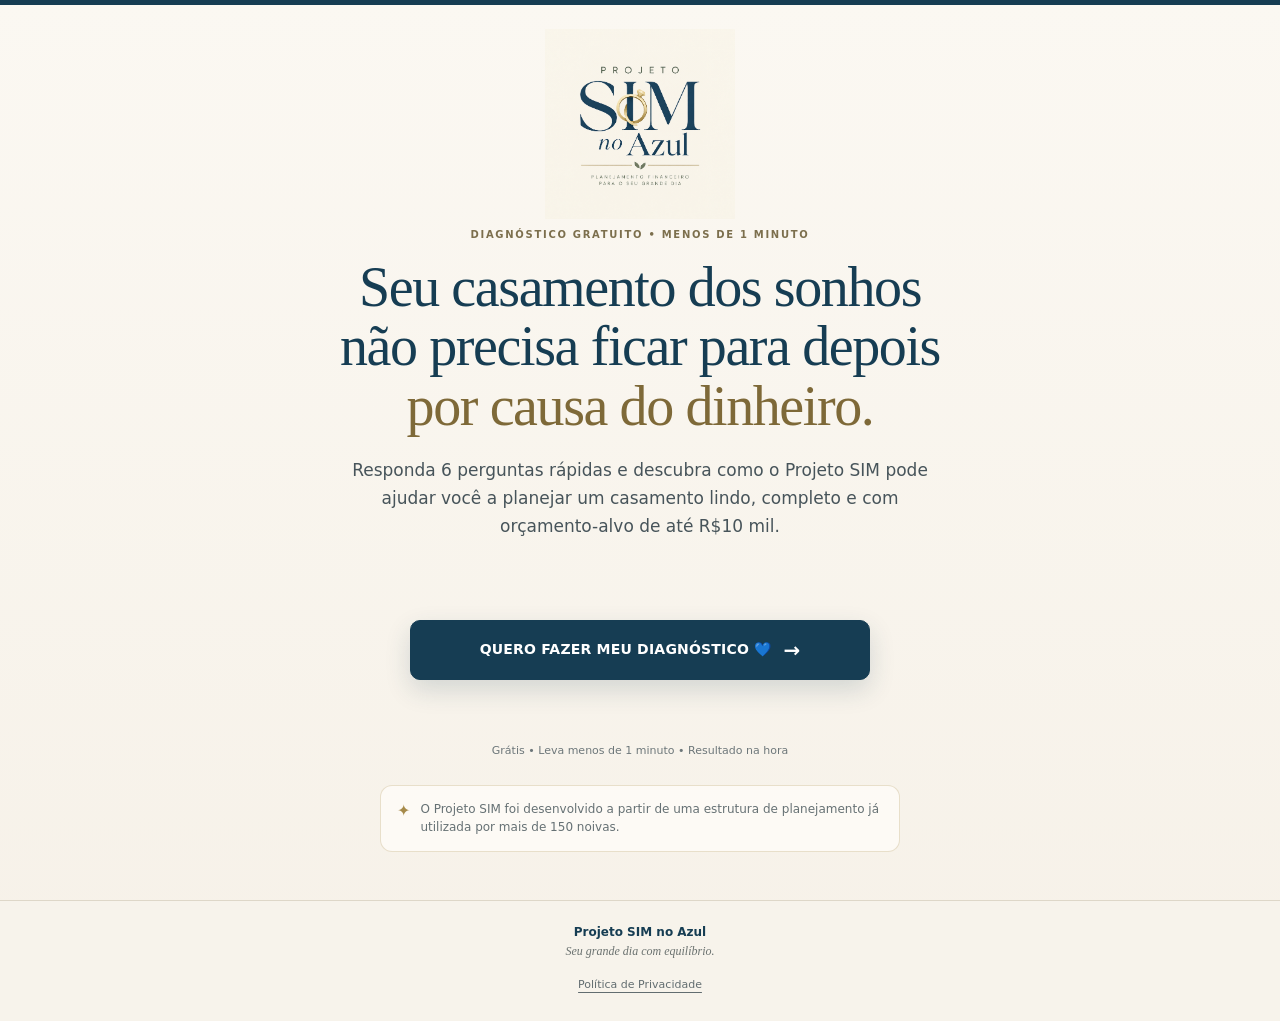
==== commit 5275013d: "Improve quiz CTA copy and microcopy" ====
--- a/index.html
+++ b/index.html
@@ -50,8 +50,8 @@
       <h1 id="headline">Seu casamento dos sonhos não precisa ficar para depois <em>por causa do dinheiro.</em></h1>
       <p class="intro">Responda 6 perguntas rápidas e descubra como o Projeto SIM pode ajudar você a planejar um casamento lindo, completo e com orçamento-alvo de até R$10 mil.</p>
 
-      <button class="cta quiz-start" id="startQuiz" type="button">QUERO DESCOBRIR COMO 💙 <span aria-hidden="true">→</span></button>
-      <p class="microcopy">Leva menos de 1 minuto • Resultado na hora</p>
+      <button class="cta quiz-start" id="startQuiz" type="button">QUERO FAZER MEU DIAGNÓSTICO 💙 <span aria-hidden="true">→</span></button>
+      <p class="microcopy cta-microcopy">Grátis • Leva menos de 1 minuto • Resultado na hora</p>
 
       <div class="proof-note" aria-label="Informação sobre a metodologia">
         <span class="proof-icon" aria-hidden="true">✦</span>
--- a/styles.css
+++ b/styles.css
@@ -1 +1 @@
-:root{--navy:#163d53;--navy-2:#224f65;--cream:#f8f5ef;--paper:#fffdfa;--gold:#a68a4a;--gold-soft:#d8c99e;--ink:#47545a;--muted:#6d777a;--line:#ded7c8;--shadow:0 18px 50px rgba(22,61,83,.10)}*{box-sizing:border-box}html{scroll-behavior:smooth}body{margin:0;color:var(--navy);background:linear-gradient(180deg,#fbf8f2 0%,#f6f1e8 100%);font-family:system-ui,-apple-system,BlinkMacSystemFont,"Segoe UI",sans-serif;-webkit-font-smoothing:antialiased}body:before{content:"";display:block;height:5px;background:var(--navy)}button,a{font:inherit}.hidden{display:none!important}main{width:100%}.hero{min-height:calc(100svh - 5px);padding:16px 22px 42px;text-align:center;max-width:820px;margin:auto;display:flex;flex-direction:column;align-items:center;justify-content:center}.logo{display:block;width:168px;height:auto;margin:0 auto 10px;mix-blend-mode:multiply}.eyebrow,.step-kicker,.offer-kicker{font-size:10px;letter-spacing:1.7px;font-weight:750;margin:0 0 18px;color:#7c6f4d}.hero h1,.quiz-card h2,.result-card h2,.offer-box h3,.privacy h1,.privacy h2{font-family:Georgia,"Times New Roman",serif;font-weight:400;text-wrap:balance}.hero h1{font-size:clamp(34px,6.1vw,56px);line-height:1.06;letter-spacing:-1.4px;margin:0 auto 20px;max-width:760px}.hero h1 em{font-style:normal;color:#7e6938}.intro{max-width:570px;margin:0 auto 26px;font-size:16px;line-height:1.65;color:var(--ink)}.cta{display:flex;align-items:center;justify-content:center;gap:12px;width:100%;max-width:460px;min-height:60px;margin:auto;padding:18px 18px;background:var(--navy);border:1px solid var(--navy);border-radius:10px;color:#fff;text-decoration:none;font-size:14px;font-weight:800;line-height:1.35;letter-spacing:.2px;box-shadow:0 10px 26px rgba(22,61,83,.16);cursor:pointer;transition:transform .16s ease,background .16s ease,box-shadow .16s ease}.cta:hover{background:var(--navy-2);transform:translateY(-1px);box-shadow:0 13px 30px rgba(22,61,83,.20)}.cta:active{transform:translateY(0)}.cta:focus-visible,.answer:focus-visible,.back-btn:focus-visible,a:focus-visible{outline:3px solid var(--gold);outline-offset:4px}.cta span{font-size:20px;line-height:1}.microcopy{font-size:11px;color:#6d777a;margin:11px 0 0}.proof-note{display:flex;align-items:flex-start;gap:10px;max-width:520px;margin:28px auto 0;padding:14px 16px;border:1px solid rgba(166,138,74,.25);border-radius:12px;background:rgba(255,253,250,.72);text-align:left}.proof-note p{margin:0;color:#667174;font-size:12px;line-height:1.55}.proof-icon{color:var(--gold);margin-top:1px}.quiz-wrap{min-height:calc(100svh - 5px);padding:30px 18px 44px;display:flex;align-items:center;justify-content:center}.quiz-card{width:100%;max-width:650px;background:rgba(255,253,250,.96);border:1px solid var(--line);border-radius:22px;padding:24px;box-shadow:var(--shadow)}.quiz-topline{display:flex;align-items:center;justify-content:space-between;gap:20px;font-size:12px;font-weight:700;color:#687476;margin-bottom:10px}.progress-track{height:7px;border-radius:99px;background:#e9e3d7;overflow:hidden;margin-bottom:32px}.progress-bar{height:100%;width:25%;border-radius:99px;background:linear-gradient(90deg,var(--gold),#c4a75f);transition:width .25s ease}.quiz-step{animation:fadeUp .24s ease}.step-kicker{margin-bottom:11px}.quiz-card h2{font-size:clamp(29px,5vw,39px);line-height:1.15;margin:0 0 24px;letter-spacing:-.5px}.answers{display:grid;gap:11px}.answer{width:100%;border:1px solid #d9d3c7;background:#fff;border-radius:12px;padding:16px 17px;color:var(--navy);font-size:14px;font-weight:700;text-align:left;cursor:pointer;transition:border-color .15s ease,background .15s ease,transform .15s ease,box-shadow .15s ease}.answer:hover{border-color:#ad9b6a;background:#fcfaf5;transform:translateY(-1px);box-shadow:0 7px 18px rgba(22,61,83,.06)}.answer.selected{background:var(--navy);color:#fff;border-color:var(--navy);transform:scale(.995)}.back-btn{margin-top:20px;border:0;background:transparent;color:#718084;text-decoration:underline;text-underline-offset:4px;font-size:12px;cursor:pointer;padding:8px 0}.result{padding:34px 18px 52px;min-height:calc(100svh - 5px);display:flex;align-items:center;justify-content:center}.result-card{width:100%;max-width:720px;background:rgba(255,253,250,.97);border:1px solid var(--line);border-radius:24px;padding:28px;box-shadow:var(--shadow);text-align:center;animation:fadeUp .3s ease}.result-badge{display:inline-flex;padding:8px 12px;border-radius:99px;background:#f0eadb;color:#746640;font-size:10px;letter-spacing:1.1px;font-weight:800;margin-bottom:18px}.result-card h2{font-size:clamp(31px,5vw,45px);line-height:1.1;margin:0 auto 16px;max-width:620px;letter-spacing:-.7px}.result-card>p{max-width:580px;margin:0 auto;color:var(--ink);font-size:15px;line-height:1.7}.result-highlight{max-width:590px;margin:24px auto;padding:18px;border-left:3px solid var(--gold);background:#f8f4e9;border-radius:0 12px 12px 0;text-align:left}.result-highlight strong{color:var(--navy)}.result-highlight p{margin:6px 0 0;color:var(--ink);font-size:14px;line-height:1.65}.offer-box{margin:26px auto;max-width:620px;border:1px solid #d9d1bf;border-radius:16px;padding:22px;background:#fff;text-align:left}.offer-kicker{margin-bottom:10px}.offer-box h3{font-size:28px;line-height:1.17;margin:0 0 12px}.offer-box p{margin:0;color:var(--ink);font-size:14px;line-height:1.65}.offer-box .offer-proof{margin-top:14px;padding-top:14px;border-top:1px solid #ece6da;color:#6d7472;font-size:12px}.result-cta{max-width:520px}.fineprint{max-width:560px!important;font-size:10px!important;line-height:1.55!important;color:#7b8384!important;margin-top:16px!important}footer{text-align:center;padding:24px 20px 30px;border-top:1px solid var(--line);font-size:12px;background:#f7f3eb}footer p{margin:0 0 5px;font-weight:650}footer .slogan{font-family:Georgia,serif;font-style:italic;font-weight:400;color:#6b7270}footer a{display:inline-block;color:#626d70;font-size:11px;margin-top:14px;text-underline-offset:4px}.privacy{max-width:720px;margin:0 auto;padding:38px 24px}.privacy h1{font-size:38px;margin:25px 0}.privacy h2{font-size:24px;margin-top:30px}.privacy p{line-height:1.75;color:var(--ink);font-size:15px}.privacy a{color:var(--navy)}@keyframes fadeUp{from{opacity:0;transform:translateY(8px)}to{opacity:1;transform:translateY(0)}}@media(min-width:760px){.hero{padding-top:24px;padding-bottom:48px}.logo{width:190px}.eyebrow{font-size:10px}.intro{font-size:17px}.quiz-card{padding:34px 38px}.result-card{padding:40px 44px}.answer{font-size:15px;padding:17px 18px}}@media(max-width:480px){.hero{padding-left:18px;padding-right:18px}.logo{width:146px}.hero h1{font-size:34px}.intro{font-size:14px}.cta{font-size:13px;min-height:58px;padding:16px 14px}.proof-note{margin-top:23px}.quiz-wrap,.result{padding-left:12px;padding-right:12px}.quiz-card,.result-card{border-radius:17px;padding:20px 17px}.quiz-card h2{font-size:29px}.answer{font-size:13px;padding:15px}.result-card h2{font-size:31px}.offer-box{padding:18px 16px}.offer-box h3{font-size:25px}}
+:root{--navy:#163d53;--navy-2:#224f65;--cream:#f8f5ef;--paper:#fffdfa;--gold:#a68a4a;--gold-soft:#d8c99e;--ink:#47545a;--muted:#6d777a;--line:#ded7c8;--shadow:0 18px 50px rgba(22,61,83,.10)}*{box-sizing:border-box}html{scroll-behavior:smooth}body{margin:0;color:var(--navy);background:linear-gradient(180deg,#fbf8f2 0%,#f6f1e8 100%);font-family:system-ui,-apple-system,BlinkMacSystemFont,"Segoe UI",sans-serif;-webkit-font-smoothing:antialiased}body:before{content:"";display:block;height:5px;background:var(--navy)}button,a{font:inherit}.hidden{display:none!important}main{width:100%}.hero{min-height:calc(100svh - 5px);padding:16px 22px 42px;text-align:center;max-width:820px;margin:auto;display:flex;flex-direction:column;align-items:center;justify-content:center}.logo{display:block;width:168px;height:auto;margin:0 auto 10px;mix-blend-mode:multiply}.eyebrow,.step-kicker,.offer-kicker{font-size:10px;letter-spacing:1.7px;font-weight:750;margin:0 0 18px;color:#7c6f4d}.hero h1,.quiz-card h2,.result-card h2,.offer-box h3,.privacy h1,.privacy h2{font-family:Georgia,"Times New Roman",serif;font-weight:400;text-wrap:balance}.hero h1{font-size:clamp(34px,6.1vw,56px);line-height:1.06;letter-spacing:-1.4px;margin:0 auto 20px;max-width:760px}.hero h1 em{font-style:normal;color:#7e6938}.intro{max-width:590px;margin:0 auto 26px;font-size:16px;line-height:1.65;color:var(--ink)}.cta{display:flex;align-items:center;justify-content:center;gap:12px;width:100%;max-width:460px;min-height:60px;margin:auto;padding:18px 18px;background:var(--navy);border:1px solid var(--navy);border-radius:10px;color:#fff;text-decoration:none;font-size:14px;font-weight:800;line-height:1.35;letter-spacing:.2px;box-shadow:0 10px 26px rgba(22,61,83,.16);cursor:pointer;transition:transform .16s ease,background .16s ease,box-shadow .16s ease}.cta:hover{background:var(--navy-2);transform:translateY(-1px);box-shadow:0 13px 30px rgba(22,61,83,.20)}.cta:active{transform:translateY(0)}.cta:focus-visible,.answer:focus-visible,.back-btn:focus-visible,a:focus-visible{outline:3px solid var(--gold);outline-offset:4px}.cta span{font-size:20px;line-height:1}.microcopy{font-size:11px;color:#6d777a;margin:11px 0 0}.proof-note{display:flex;align-items:flex-start;gap:10px;max-width:520px;margin:28px auto 0;padding:14px 16px;border:1px solid rgba(166,138,74,.25);border-radius:12px;background:rgba(255,253,250,.72);text-align:left}.proof-note p{margin:0;color:#667174;font-size:12px;line-height:1.55}.proof-icon{color:var(--gold);margin-top:1px}.quiz-wrap{min-height:calc(100svh - 5px);padding:30px 18px 44px;display:flex;align-items:center;justify-content:center}.quiz-card{width:100%;max-width:650px;background:rgba(255,253,250,.96);border:1px solid var(--line);border-radius:22px;padding:24px;box-shadow:var(--shadow)}.quiz-topline{display:flex;align-items:center;justify-content:space-between;gap:20px;font-size:12px;font-weight:700;color:#687476;margin-bottom:10px}.progress-track{height:7px;border-radius:99px;background:#e9e3d7;overflow:hidden;margin-bottom:32px}.progress-bar{height:100%;width:16.7%;border-radius:99px;background:linear-gradient(90deg,var(--gold),#c4a75f);transition:width .25s ease}.quiz-step{animation:fadeUp .24s ease}.step-kicker{margin-bottom:11px}.quiz-card h2{font-size:clamp(29px,5vw,39px);line-height:1.15;margin:0 0 24px;letter-spacing:-.5px}.answers{display:grid;gap:11px}.answer{width:100%;border:1px solid #d9d3c7;background:#fff;border-radius:12px;padding:16px 17px;color:var(--navy);font-size:14px;font-weight:700;text-align:left;cursor:pointer;transition:border-color .15s ease,background .15s ease,transform .15s ease,box-shadow .15s ease}.answer:hover{border-color:#ad9b6a;background:#fcfaf5;transform:translateY(-1px);box-shadow:0 7px 18px rgba(22,61,83,.06)}.answer.selected{background:var(--navy);color:#fff;border-color:var(--navy);transform:scale(.995)}.back-btn{margin-top:20px;border:0;background:transparent;color:#718084;text-decoration:underline;text-underline-offset:4px;font-size:12px;cursor:pointer;padding:8px 0}.result{padding:34px 18px 52px;min-height:calc(100svh - 5px);display:flex;align-items:center;justify-content:center}.result-card{width:100%;max-width:720px;background:rgba(255,253,250,.97);border:1px solid var(--line);border-radius:24px;padding:28px;box-shadow:var(--shadow);text-align:center;animation:fadeUp .3s ease}.result-badge{display:inline-flex;padding:8px 12px;border-radius:99px;background:#f0eadb;color:#746640;font-size:10px;letter-spacing:1.1px;font-weight:800;margin-bottom:18px}.result-card h2{font-size:clamp(31px,5vw,45px);line-height:1.1;margin:0 auto 16px;max-width:620px;letter-spacing:-.7px}.result-card>p{max-width:580px;margin:0 auto;color:var(--ink);font-size:15px;line-height:1.7}.result-highlight{max-width:590px;margin:24px auto;padding:18px;border-left:3px solid var(--gold);background:#f8f4e9;border-radius:0 12px 12px 0;text-align:left}.result-highlight strong{color:var(--navy)}.result-highlight p{margin:6px 0 0;color:var(--ink);font-size:14px;line-height:1.65}.offer-box{margin:26px auto;max-width:620px;border:1px solid #d9d1bf;border-radius:16px;padding:22px;background:#fff;text-align:left}.offer-kicker{margin-bottom:10px}.offer-box h3{font-size:28px;line-height:1.17;margin:0 0 12px}.offer-box p{margin:0;color:var(--ink);font-size:14px;line-height:1.65}.offer-box .offer-proof{margin-top:14px;padding-top:14px;border-top:1px solid #ece6da;color:#6d7472;font-size:12px}.result-cta{max-width:540px;box-shadow:0 14px 32px rgba(22,61,83,.22)}.result-microcopy{max-width:520px!important;margin-top:13px!important;font-size:12px!important;line-height:1.5!important}.fineprint{max-width:560px!important;font-size:10px!important;line-height:1.55!important;color:#7b8384!important;margin-top:16px!important}footer{text-align:center;padding:24px 20px 30px;border-top:1px solid var(--line);font-size:12px;background:#f7f3eb}footer p{margin:0 0 5px;font-weight:650}footer .slogan{font-family:Georgia,serif;font-style:italic;font-weight:400;color:#6b7270}footer a{display:inline-block;color:#626d70;font-size:11px;margin-top:14px;text-underline-offset:4px}.privacy{max-width:720px;margin:0 auto;padding:38px 24px}.privacy h1{font-size:38px;margin:25px 0}.privacy h2{font-size:24px;margin-top:30px}.privacy p{line-height:1.75;color:var(--ink);font-size:15px}.privacy a{color:var(--navy)}@keyframes fadeUp{from{opacity:0;transform:translateY(8px)}to{opacity:1;transform:translateY(0)}}@media(min-width:760px){.hero{padding-top:24px;padding-bottom:48px}.logo{width:190px}.eyebrow{font-size:10px}.intro{font-size:17px}.quiz-card{padding:34px 38px}.result-card{padding:40px 44px}.answer{font-size:15px;padding:17px 18px}}@media(max-width:480px){.hero{padding-left:18px;padding-right:18px}.logo{width:146px}.hero h1{font-size:34px}.intro{font-size:14px}.cta{font-size:13px;min-height:58px;padding:16px 14px}.proof-note{margin-top:23px}.quiz-wrap,.result{padding-left:12px;padding-right:12px}.quiz-card,.result-card{border-radius:17px;padding:20px 17px}.quiz-card h2{font-size:29px}.answer{font-size:13px;padding:15px}.result-card h2{font-size:31px}.offer-box{padding:18px 16px}.offer-box h3{font-size:25px}}
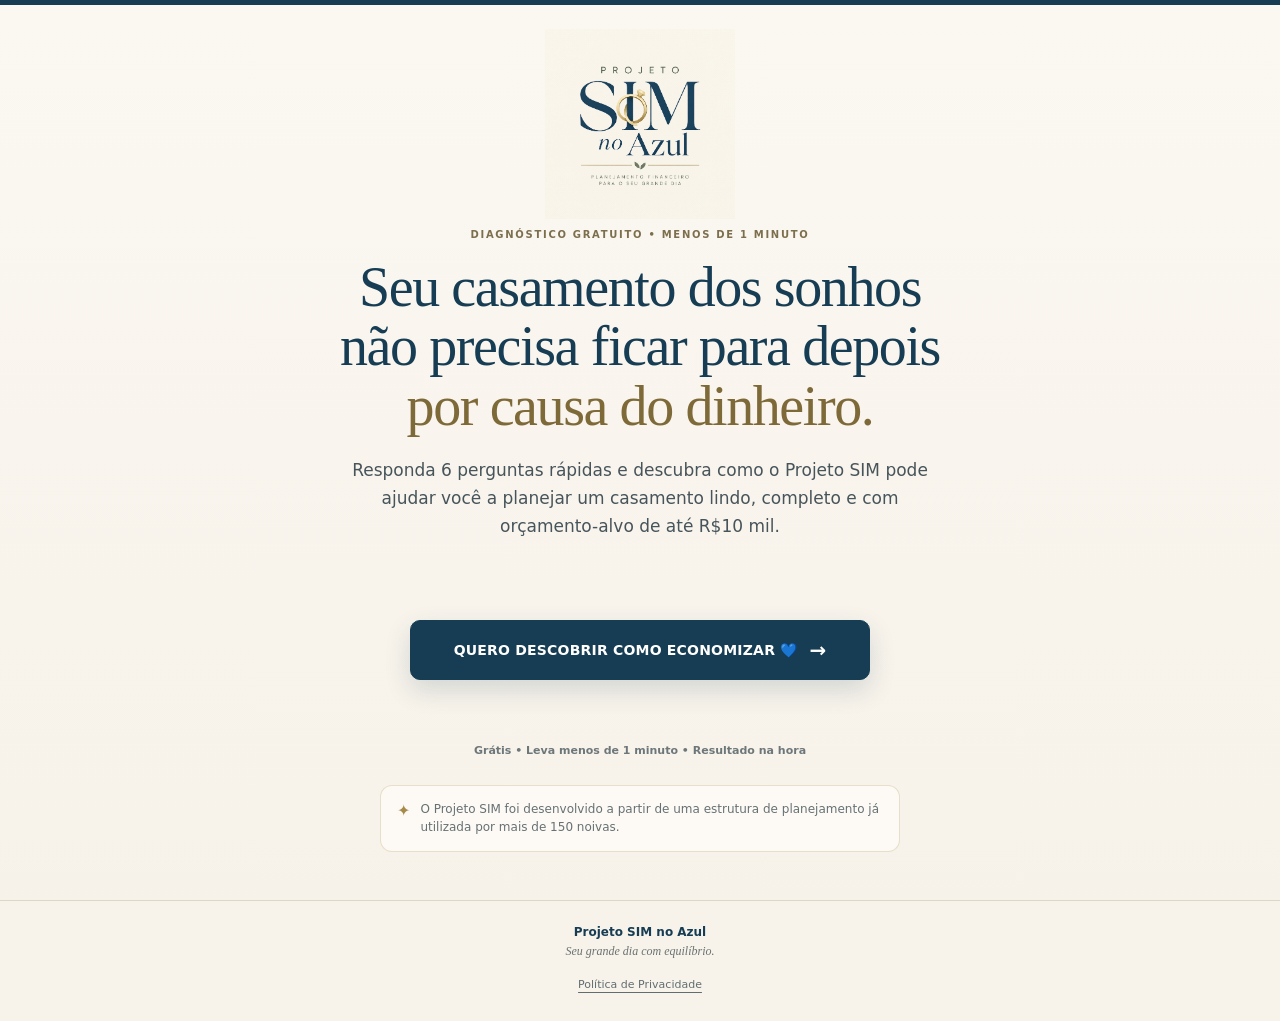
==== commit 94c28787: "Ajusta CTA inicial para benefício de economia" ====
--- a/index.html
+++ b/index.html
@@ -50,7 +50,7 @@
       <h1 id="headline">Seu casamento dos sonhos não precisa ficar para depois <em>por causa do dinheiro.</em></h1>
       <p class="intro">Responda 6 perguntas rápidas e descubra como o Projeto SIM pode ajudar você a planejar um casamento lindo, completo e com orçamento-alvo de até R$10 mil.</p>
 
-      <button class="cta quiz-start" id="startQuiz" type="button">QUERO FAZER MEU DIAGNÓSTICO 💙 <span aria-hidden="true">→</span></button>
+      <button class="cta quiz-start" id="startQuiz" type="button">QUERO DESCOBRIR COMO ECONOMIZAR 💙 <span aria-hidden="true">→</span></button>
       <p class="microcopy cta-microcopy">Grátis • Leva menos de 1 minuto • Resultado na hora</p>
 
       <div class="proof-note" aria-label="Informação sobre a metodologia">
--- a/styles.css
+++ b/styles.css
@@ -1 +1 @@
-:root{--navy:#163d53;--navy-2:#224f65;--cream:#f8f5ef;--paper:#fffdfa;--gold:#a68a4a;--gold-soft:#d8c99e;--ink:#47545a;--muted:#6d777a;--line:#ded7c8;--shadow:0 18px 50px rgba(22,61,83,.10)}*{box-sizing:border-box}html{scroll-behavior:smooth}body{margin:0;color:var(--navy);background:linear-gradient(180deg,#fbf8f2 0%,#f6f1e8 100%);font-family:system-ui,-apple-system,BlinkMacSystemFont,"Segoe UI",sans-serif;-webkit-font-smoothing:antialiased}body:before{content:"";display:block;height:5px;background:var(--navy)}button,a{font:inherit}.hidden{display:none!important}main{width:100%}.hero{min-height:calc(100svh - 5px);padding:16px 22px 42px;text-align:center;max-width:820px;margin:auto;display:flex;flex-direction:column;align-items:center;justify-content:center}.logo{display:block;width:168px;height:auto;margin:0 auto 10px;mix-blend-mode:multiply}.eyebrow,.step-kicker,.offer-kicker{font-size:10px;letter-spacing:1.7px;font-weight:750;margin:0 0 18px;color:#7c6f4d}.hero h1,.quiz-card h2,.result-card h2,.offer-box h3,.privacy h1,.privacy h2{font-family:Georgia,"Times New Roman",serif;font-weight:400;text-wrap:balance}.hero h1{font-size:clamp(34px,6.1vw,56px);line-height:1.06;letter-spacing:-1.4px;margin:0 auto 20px;max-width:760px}.hero h1 em{font-style:normal;color:#7e6938}.intro{max-width:590px;margin:0 auto 26px;font-size:16px;line-height:1.65;color:var(--ink)}.cta{display:flex;align-items:center;justify-content:center;gap:12px;width:100%;max-width:460px;min-height:60px;margin:auto;padding:18px 18px;background:var(--navy);border:1px solid var(--navy);border-radius:10px;color:#fff;text-decoration:none;font-size:14px;font-weight:800;line-height:1.35;letter-spacing:.2px;box-shadow:0 10px 26px rgba(22,61,83,.16);cursor:pointer;transition:transform .16s ease,background .16s ease,box-shadow .16s ease}.cta:hover{background:var(--navy-2);transform:translateY(-1px);box-shadow:0 13px 30px rgba(22,61,83,.20)}.cta:active{transform:translateY(0)}.cta:focus-visible,.answer:focus-visible,.back-btn:focus-visible,a:focus-visible{outline:3px solid var(--gold);outline-offset:4px}.cta span{font-size:20px;line-height:1}.microcopy{font-size:11px;color:#6d777a;margin:11px 0 0}.proof-note{display:flex;align-items:flex-start;gap:10px;max-width:520px;margin:28px auto 0;padding:14px 16px;border:1px solid rgba(166,138,74,.25);border-radius:12px;background:rgba(255,253,250,.72);text-align:left}.proof-note p{margin:0;color:#667174;font-size:12px;line-height:1.55}.proof-icon{color:var(--gold);margin-top:1px}.quiz-wrap{min-height:calc(100svh - 5px);padding:30px 18px 44px;display:flex;align-items:center;justify-content:center}.quiz-card{width:100%;max-width:650px;background:rgba(255,253,250,.96);border:1px solid var(--line);border-radius:22px;padding:24px;box-shadow:var(--shadow)}.quiz-topline{display:flex;align-items:center;justify-content:space-between;gap:20px;font-size:12px;font-weight:700;color:#687476;margin-bottom:10px}.progress-track{height:7px;border-radius:99px;background:#e9e3d7;overflow:hidden;margin-bottom:32px}.progress-bar{height:100%;width:16.7%;border-radius:99px;background:linear-gradient(90deg,var(--gold),#c4a75f);transition:width .25s ease}.quiz-step{animation:fadeUp .24s ease}.step-kicker{margin-bottom:11px}.quiz-card h2{font-size:clamp(29px,5vw,39px);line-height:1.15;margin:0 0 24px;letter-spacing:-.5px}.answers{display:grid;gap:11px}.answer{width:100%;border:1px solid #d9d3c7;background:#fff;border-radius:12px;padding:16px 17px;color:var(--navy);font-size:14px;font-weight:700;text-align:left;cursor:pointer;transition:border-color .15s ease,background .15s ease,transform .15s ease,box-shadow .15s ease}.answer:hover{border-color:#ad9b6a;background:#fcfaf5;transform:translateY(-1px);box-shadow:0 7px 18px rgba(22,61,83,.06)}.answer.selected{background:var(--navy);color:#fff;border-color:var(--navy);transform:scale(.995)}.back-btn{margin-top:20px;border:0;background:transparent;color:#718084;text-decoration:underline;text-underline-offset:4px;font-size:12px;cursor:pointer;padding:8px 0}.result{padding:34px 18px 52px;min-height:calc(100svh - 5px);display:flex;align-items:center;justify-content:center}.result-card{width:100%;max-width:720px;background:rgba(255,253,250,.97);border:1px solid var(--line);border-radius:24px;padding:28px;box-shadow:var(--shadow);text-align:center;animation:fadeUp .3s ease}.result-badge{display:inline-flex;padding:8px 12px;border-radius:99px;background:#f0eadb;color:#746640;font-size:10px;letter-spacing:1.1px;font-weight:800;margin-bottom:18px}.result-card h2{font-size:clamp(31px,5vw,45px);line-height:1.1;margin:0 auto 16px;max-width:620px;letter-spacing:-.7px}.result-card>p{max-width:580px;margin:0 auto;color:var(--ink);font-size:15px;line-height:1.7}.result-highlight{max-width:590px;margin:24px auto;padding:18px;border-left:3px solid var(--gold);background:#f8f4e9;border-radius:0 12px 12px 0;text-align:left}.result-highlight strong{color:var(--navy)}.result-highlight p{margin:6px 0 0;color:var(--ink);font-size:14px;line-height:1.65}.offer-box{margin:26px auto;max-width:620px;border:1px solid #d9d1bf;border-radius:16px;padding:22px;background:#fff;text-align:left}.offer-kicker{margin-bottom:10px}.offer-box h3{font-size:28px;line-height:1.17;margin:0 0 12px}.offer-box p{margin:0;color:var(--ink);font-size:14px;line-height:1.65}.offer-box .offer-proof{margin-top:14px;padding-top:14px;border-top:1px solid #ece6da;color:#6d7472;font-size:12px}.result-cta{max-width:540px;box-shadow:0 14px 32px rgba(22,61,83,.22)}.result-microcopy{max-width:520px!important;margin-top:13px!important;font-size:12px!important;line-height:1.5!important}.fineprint{max-width:560px!important;font-size:10px!important;line-height:1.55!important;color:#7b8384!important;margin-top:16px!important}footer{text-align:center;padding:24px 20px 30px;border-top:1px solid var(--line);font-size:12px;background:#f7f3eb}footer p{margin:0 0 5px;font-weight:650}footer .slogan{font-family:Georgia,serif;font-style:italic;font-weight:400;color:#6b7270}footer a{display:inline-block;color:#626d70;font-size:11px;margin-top:14px;text-underline-offset:4px}.privacy{max-width:720px;margin:0 auto;padding:38px 24px}.privacy h1{font-size:38px;margin:25px 0}.privacy h2{font-size:24px;margin-top:30px}.privacy p{line-height:1.75;color:var(--ink);font-size:15px}.privacy a{color:var(--navy)}@keyframes fadeUp{from{opacity:0;transform:translateY(8px)}to{opacity:1;transform:translateY(0)}}@media(min-width:760px){.hero{padding-top:24px;padding-bottom:48px}.logo{width:190px}.eyebrow{font-size:10px}.intro{font-size:17px}.quiz-card{padding:34px 38px}.result-card{padding:40px 44px}.answer{font-size:15px;padding:17px 18px}}@media(max-width:480px){.hero{padding-left:18px;padding-right:18px}.logo{width:146px}.hero h1{font-size:34px}.intro{font-size:14px}.cta{font-size:13px;min-height:58px;padding:16px 14px}.proof-note{margin-top:23px}.quiz-wrap,.result{padding-left:12px;padding-right:12px}.quiz-card,.result-card{border-radius:17px;padding:20px 17px}.quiz-card h2{font-size:29px}.answer{font-size:13px;padding:15px}.result-card h2{font-size:31px}.offer-box{padding:18px 16px}.offer-box h3{font-size:25px}}
+:root{--navy:#163d53;--navy-2:#224f65;--cream:#f8f5ef;--paper:#fffdfa;--gold:#a68a4a;--gold-soft:#d8c99e;--ink:#47545a;--muted:#6d777a;--line:#ded7c8;--shadow:0 18px 50px rgba(22,61,83,.10)}*{box-sizing:border-box}html{scroll-behavior:smooth}body{margin:0;color:var(--navy);background:linear-gradient(180deg,#fbf8f2 0%,#f6f1e8 100%);font-family:system-ui,-apple-system,BlinkMacSystemFont,"Segoe UI",sans-serif;-webkit-font-smoothing:antialiased}body:before{content:"";display:block;height:5px;background:var(--navy)}button,a{font:inherit}.hidden{display:none!important}main{width:100%}.hero{min-height:calc(100svh - 5px);padding:16px 22px 42px;text-align:center;max-width:820px;margin:auto;display:flex;flex-direction:column;align-items:center;justify-content:center}.logo{display:block;width:168px;height:auto;margin:0 auto 10px;mix-blend-mode:multiply}.eyebrow,.step-kicker,.offer-kicker{font-size:10px;letter-spacing:1.7px;font-weight:750;margin:0 0 18px;color:#7c6f4d}.hero h1,.quiz-card h2,.result-card h2,.offer-box h3,.privacy h1,.privacy h2{font-family:Georgia,"Times New Roman",serif;font-weight:400;text-wrap:balance}.hero h1{font-size:clamp(34px,6.1vw,56px);line-height:1.06;letter-spacing:-1.4px;margin:0 auto 20px;max-width:760px}.hero h1 em{font-style:normal;color:#7e6938}.intro{max-width:590px;margin:0 auto 26px;font-size:16px;line-height:1.65;color:var(--ink)}.cta{display:flex;align-items:center;justify-content:center;gap:12px;width:100%;max-width:460px;min-height:60px;margin:auto;padding:18px 18px;background:var(--navy);border:1px solid var(--navy);border-radius:10px;color:#fff;text-decoration:none;font-size:14px;font-weight:800;line-height:1.35;letter-spacing:.2px;box-shadow:0 10px 26px rgba(22,61,83,.16);cursor:pointer;transition:transform .16s ease,background .16s ease,box-shadow .16s ease}.cta:hover{background:var(--navy-2);transform:translateY(-1px);box-shadow:0 13px 30px rgba(22,61,83,.20)}.cta:active{transform:translateY(0)}.cta:focus-visible,.answer:focus-visible,.back-btn:focus-visible,a:focus-visible{outline:3px solid var(--gold);outline-offset:4px}.cta span{font-size:20px;line-height:1}.quiz-start{position:relative;animation:ctaPulse 2.8s ease-in-out infinite;will-change:transform,box-shadow}.quiz-start:hover{animation-play-state:paused}.cta-microcopy{font-weight:650;color:#58666b}.microcopy{font-size:11px;color:#6d777a;margin:11px 0 0}.proof-note{display:flex;align-items:flex-start;gap:10px;max-width:520px;margin:28px auto 0;padding:14px 16px;border:1px solid rgba(166,138,74,.25);border-radius:12px;background:rgba(255,253,250,.72);text-align:left}.proof-note p{margin:0;color:#667174;font-size:12px;line-height:1.55}.proof-icon{color:var(--gold);margin-top:1px}.quiz-wrap{min-height:calc(100svh - 5px);padding:30px 18px 44px;display:flex;align-items:center;justify-content:center}.quiz-card{width:100%;max-width:650px;background:rgba(255,253,250,.96);border:1px solid var(--line);border-radius:22px;padding:24px;box-shadow:var(--shadow)}.quiz-topline{display:flex;align-items:center;justify-content:space-between;gap:20px;font-size:12px;font-weight:700;color:#687476;margin-bottom:10px}.progress-track{height:7px;border-radius:99px;background:#e9e3d7;overflow:hidden;margin-bottom:32px}.progress-bar{height:100%;width:16.7%;border-radius:99px;background:linear-gradient(90deg,var(--gold),#c4a75f);transition:width .25s ease}.quiz-step{animation:fadeUp .24s ease}.step-kicker{margin-bottom:11px}.quiz-card h2{font-size:clamp(29px,5vw,39px);line-height:1.15;margin:0 0 24px;letter-spacing:-.5px}.answers{display:grid;gap:11px}.answer{width:100%;border:1px solid #d9d3c7;background:#fff;border-radius:12px;padding:16px 17px;color:var(--navy);font-size:14px;font-weight:700;text-align:left;cursor:pointer;transition:border-color .15s ease,background .15s ease,transform .15s ease,box-shadow .15s ease}.answer:hover{border-color:#ad9b6a;background:#fcfaf5;transform:translateY(-1px);box-shadow:0 7px 18px rgba(22,61,83,.06)}.answer.selected{background:var(--navy);color:#fff;border-color:var(--navy);transform:scale(.995)}.back-btn{margin-top:20px;border:0;background:transparent;color:#718084;text-decoration:underline;text-underline-offset:4px;font-size:12px;cursor:pointer;padding:8px 0}.result{padding:34px 18px 52px;min-height:calc(100svh - 5px);display:flex;align-items:center;justify-content:center}.result-card{width:100%;max-width:720px;background:rgba(255,253,250,.97);border:1px solid var(--line);border-radius:24px;padding:28px;box-shadow:var(--shadow);text-align:center;animation:fadeUp .3s ease}.result-badge{display:inline-flex;padding:8px 12px;border-radius:99px;background:#f0eadb;color:#746640;font-size:10px;letter-spacing:1.1px;font-weight:800;margin-bottom:18px}.result-card h2{font-size:clamp(31px,5vw,45px);line-height:1.1;margin:0 auto 16px;max-width:620px;letter-spacing:-.7px}.result-card>p{max-width:580px;margin:0 auto;color:var(--ink);font-size:15px;line-height:1.7}.result-highlight{max-width:590px;margin:24px auto;padding:18px;border-left:3px solid var(--gold);background:#f8f4e9;border-radius:0 12px 12px 0;text-align:left}.result-highlight strong{color:var(--navy)}.result-highlight p{margin:6px 0 0;color:var(--ink);font-size:14px;line-height:1.65}.offer-box{margin:26px auto;max-width:620px;border:1px solid #d9d1bf;border-radius:16px;padding:22px;background:#fff;text-align:left}.offer-kicker{margin-bottom:10px}.offer-box h3{font-size:28px;line-height:1.17;margin:0 0 12px}.offer-box p{margin:0;color:var(--ink);font-size:14px;line-height:1.65}.offer-box .offer-proof{margin-top:14px;padding-top:14px;border-top:1px solid #ece6da;color:#6d7472;font-size:12px}.result-cta{max-width:540px;box-shadow:0 14px 32px rgba(22,61,83,.22)}.result-microcopy{max-width:520px!important;margin-top:13px!important;font-size:12px!important;line-height:1.5!important}.fineprint{max-width:560px!important;font-size:10px!important;line-height:1.55!important;color:#7b8384!important;margin-top:16px!important}footer{text-align:center;padding:24px 20px 30px;border-top:1px solid var(--line);font-size:12px;background:#f7f3eb}footer p{margin:0 0 5px;font-weight:650}footer .slogan{font-family:Georgia,serif;font-style:italic;font-weight:400;color:#6b7270}footer a{display:inline-block;color:#626d70;font-size:11px;margin-top:14px;text-underline-offset:4px}.privacy{max-width:720px;margin:0 auto;padding:38px 24px}.privacy h1{font-size:38px;margin:25px 0}.privacy h2{font-size:24px;margin-top:30px}.privacy p{line-height:1.75;color:var(--ink);font-size:15px}.privacy a{color:var(--navy)}@keyframes fadeUp{from{opacity:0;transform:translateY(8px)}to{opacity:1;transform:translateY(0)}}@keyframes ctaPulse{0%,60%,100%{transform:scale(1);box-shadow:0 10px 26px rgba(22,61,83,.16)}30%{transform:scale(1.025);box-shadow:0 14px 34px rgba(22,61,83,.30),0 0 0 8px rgba(166,138,74,.08)}}@media(prefers-reduced-motion:reduce){.quiz-start{animation:none}.quiz-step,.result-card{animation:none}}@media(min-width:760px){.hero{padding-top:24px;padding-bottom:48px}.logo{width:190px}.eyebrow{font-size:10px}.intro{font-size:17px}.quiz-card{padding:34px 38px}.result-card{padding:40px 44px}.answer{font-size:15px;padding:17px 18px}}@media(max-width:480px){.hero{padding-left:18px;padding-right:18px}.logo{width:146px}.hero h1{font-size:34px}.intro{font-size:14px}.cta{font-size:13px;min-height:58px;padding:16px 14px}.proof-note{margin-top:23px}.quiz-wrap,.result{padding-left:12px;padding-right:12px}.quiz-card,.result-card{border-radius:17px;padding:20px 17px}.quiz-card h2{font-size:29px}.answer{font-size:13px;padding:15px}.result-card h2{font-size:31px}.offer-box{padding:18px 16px}.offer-box h3{font-size:25px}}
